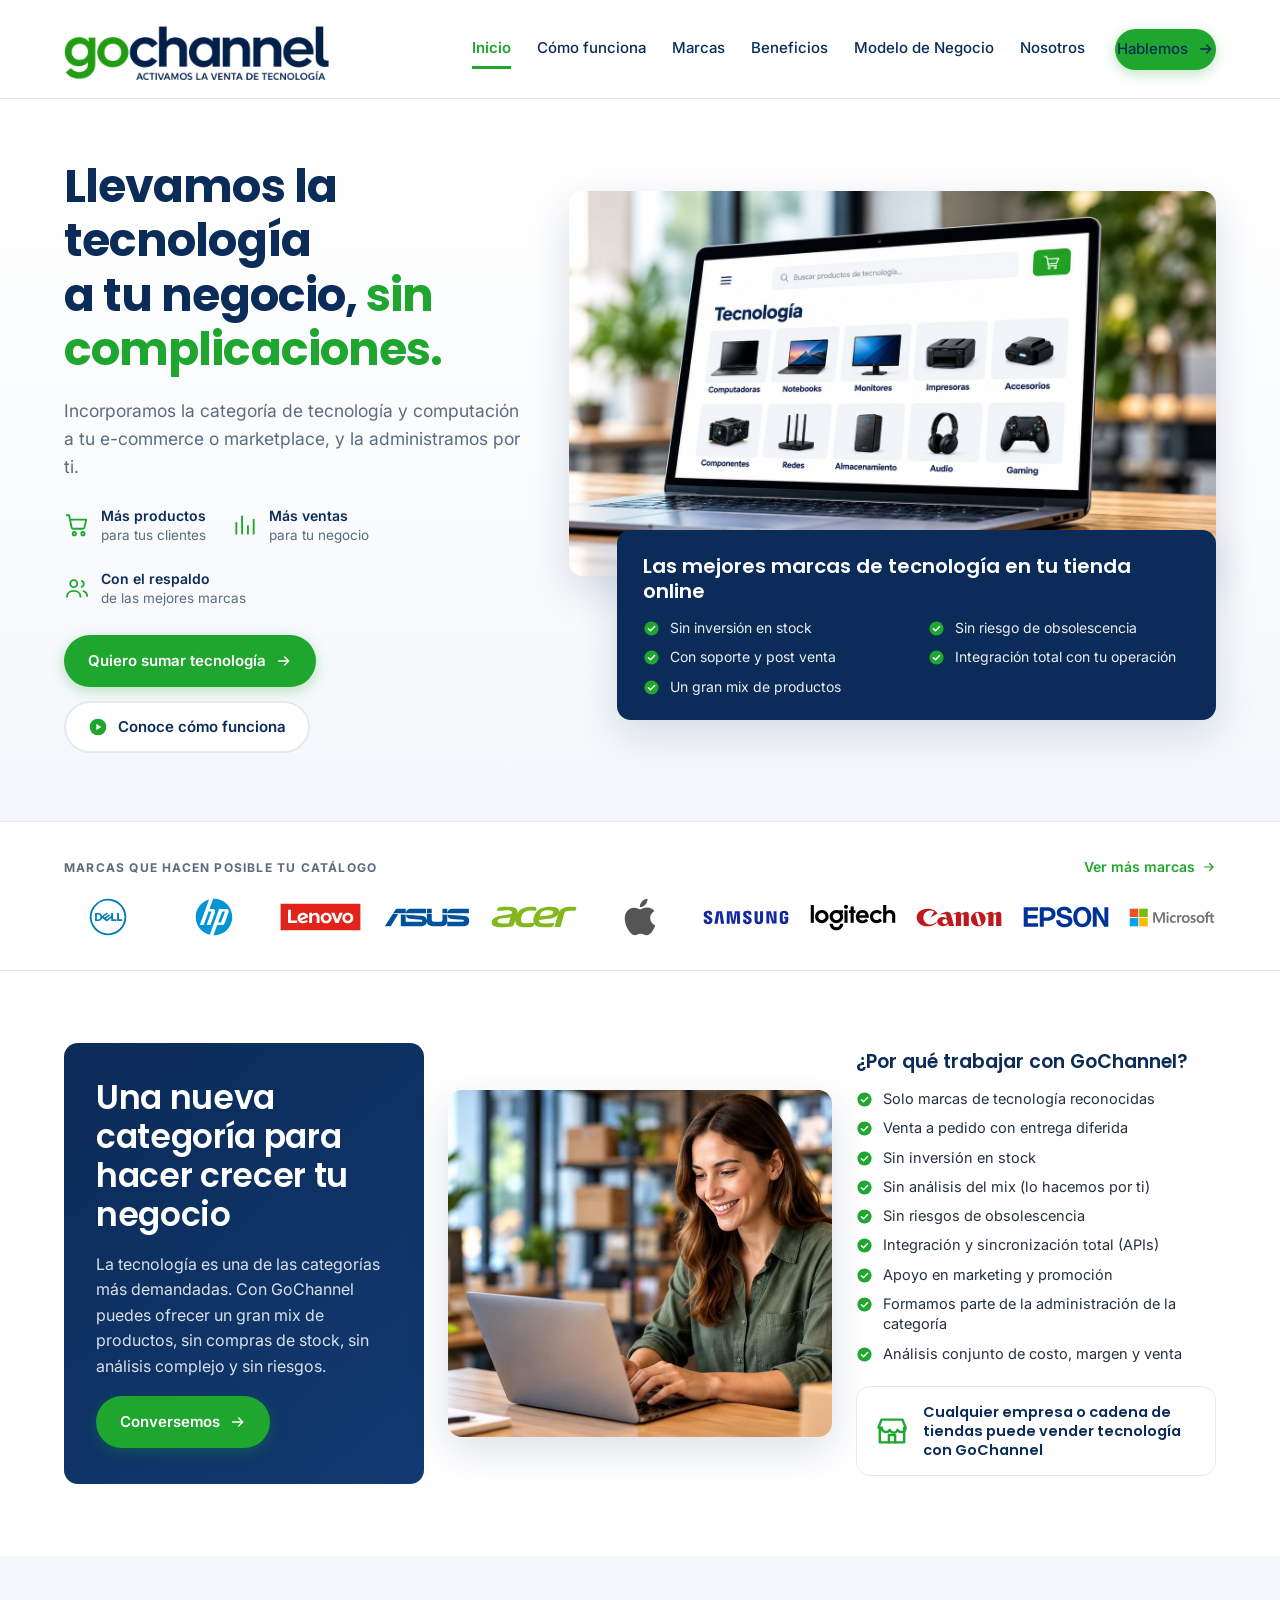
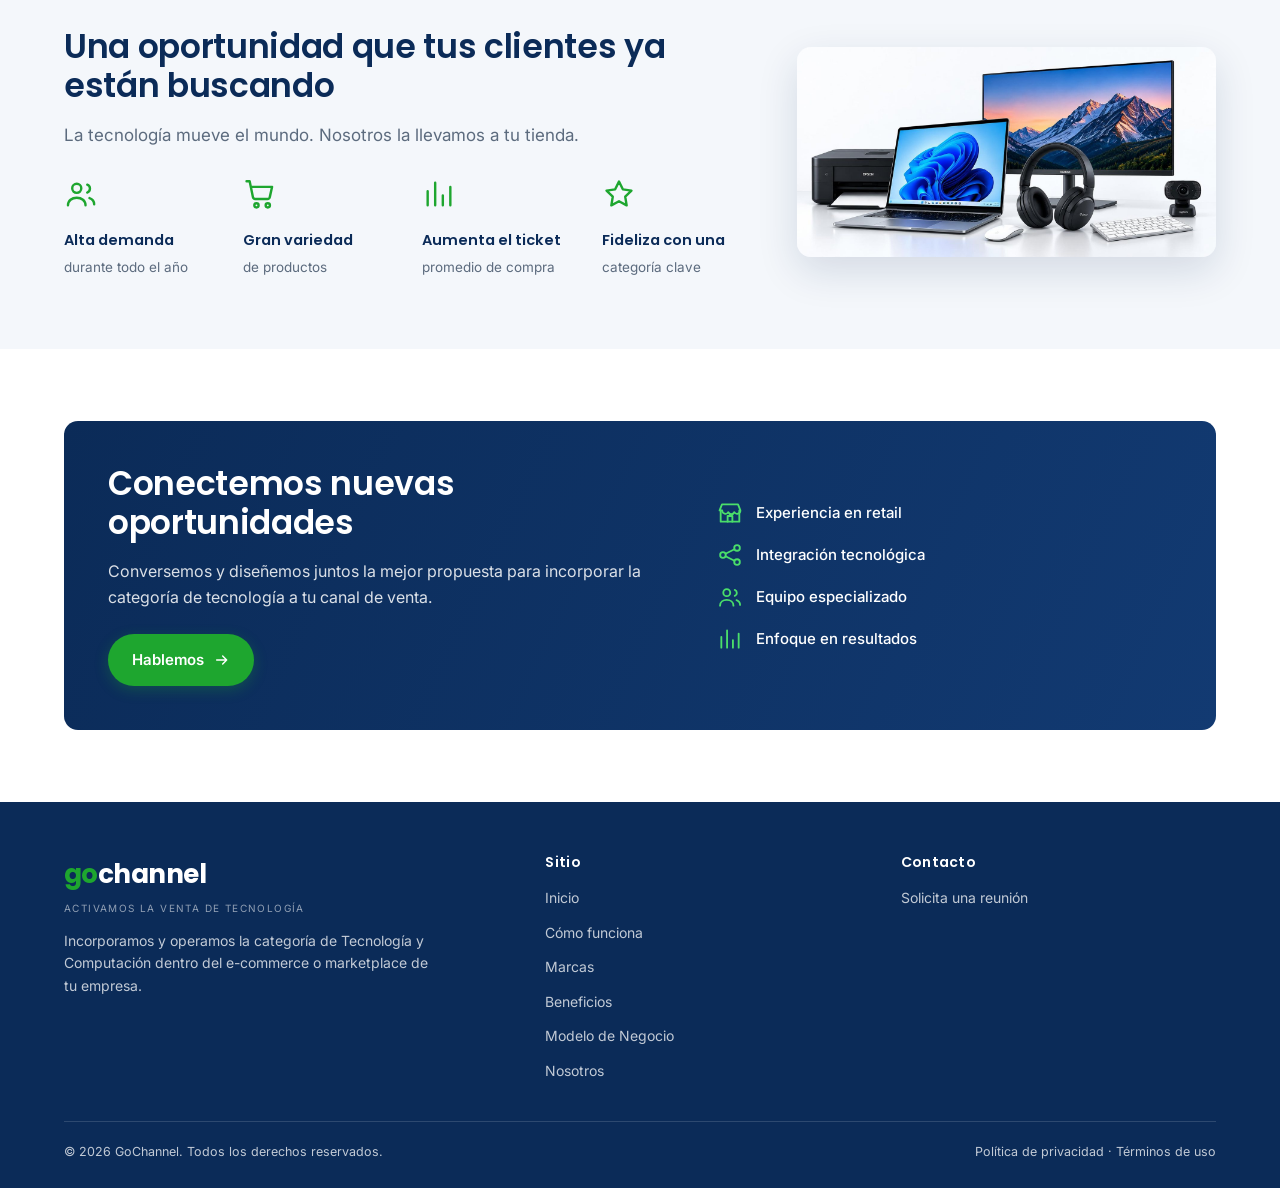
==== index.html @ f011d355 "Sitio de GoChannel listo para gochannel.cl 6 páginas estáticas, canonical y Open Graph al dominio, r" ====
<!DOCTYPE html>
<html lang="es-CL">
<head>
<meta charset="utf-8">
<meta name="viewport" content="width=device-width, initial-scale=1">
<title>GoChannel — Llevamos la tecnología a tu negocio</title>
<meta name="description" content="GoChannel incorpora y opera la categoría de Tecnología y Computación dentro de tu e-commerce o marketplace. Sin inversión en stock y sin riesgo de obsolescencia.">
<link rel="canonical" href="https://gochannel.cl/">
<meta property="og:type" content="website">
<meta property="og:site_name" content="GoChannel">
<meta property="og:locale" content="es_CL">
<meta property="og:url" content="https://gochannel.cl/">
<meta property="og:title" content="GoChannel — Llevamos la tecnología a tu negocio">
<meta property="og:description" content="GoChannel incorpora y opera la categoría de Tecnología y Computación dentro de tu e-commerce o marketplace. Sin inversión en stock y sin riesgo de obsolescencia.">
<link rel="preconnect" href="https://fonts.googleapis.com">
<link rel="preconnect" href="https://fonts.gstatic.com" crossorigin>
<link href="https://fonts.googleapis.com/css2?family=Inter:wght@400;500;600;700&family=Poppins:wght@600;700&display=swap" rel="stylesheet">
<link rel="stylesheet" href="css/estilos.css">
<link rel="icon" href="img/favicon.ico" sizes="any">
<link rel="icon" type="image/png" href="img/favicon.png">
<link rel="apple-touch-icon" href="img/apple-touch-icon.png">
</head>
<body>
<!--SPRITE-->
<svg xmlns="http://www.w3.org/2000/svg" style="display:none" aria-hidden="true" focusable="false"><defs><g id="_s" fill="none" stroke="currentColor" stroke-width="1.7" stroke-linecap="round" stroke-linejoin="round"></g></defs>
<symbol id="i-check" viewBox="0 0 24 24"><circle cx="12" cy="12" r="10" fill="currentColor"/><path d="M7.6 12.3l3 3 5.8-6" fill="none" stroke="#fff" stroke-width="2.1" stroke-linecap="round" stroke-linejoin="round"/></symbol>
<symbol id="i-flecha" viewBox="0 0 24 24" fill="none" stroke="currentColor" stroke-width="2.1" stroke-linecap="round" stroke-linejoin="round"><path d="M4 12h15M13 6l6 6-6 6"/></symbol>
<symbol id="i-play" viewBox="0 0 24 24"><circle cx="12" cy="12" r="10" fill="currentColor"/><path d="M10 8.4l6 3.6-6 3.6z" fill="#fff"/></symbol>
<symbol id="i-carro" viewBox="0 0 24 24" fill="none" stroke="currentColor" stroke-width="1.7" stroke-linecap="round" stroke-linejoin="round"><path d="M2.5 3h2.2l2.3 11.2a1.6 1.6 0 0 0 1.6 1.3h8.7a1.6 1.6 0 0 0 1.6-1.3L20.5 7H6.2"/><circle cx="9.5" cy="20" r="1.5"/><circle cx="17.5" cy="20" r="1.5"/></symbol>
<symbol id="i-grafico" viewBox="0 0 24 24" fill="none" stroke="currentColor" stroke-width="1.7" stroke-linecap="round" stroke-linejoin="round"><path d="M4 20V10M9.3 20V4M14.7 20v-7M20 20V7"/></symbol>
<symbol id="i-personas" viewBox="0 0 24 24" fill="none" stroke="currentColor" stroke-width="1.7" stroke-linecap="round" stroke-linejoin="round"><circle cx="9" cy="8" r="3.2"/><path d="M2.8 20c0-3.3 2.8-5.4 6.2-5.4s6.2 2.1 6.2 5.4"/><path d="M16.4 5.4a3 3 0 0 1 0 5.6M18 14.9c2 .7 3.3 2.3 3.3 4.4"/></symbol>
<symbol id="i-tienda" viewBox="0 0 24 24" fill="none" stroke="currentColor" stroke-width="1.7" stroke-linecap="round" stroke-linejoin="round"><path d="M3.4 9.6V20h17.2V9.6"/><path d="M2.4 9.6 4.6 4h14.8l2.2 5.6a3 3 0 0 1-5.6 1.6 3 3 0 0 1-5.6 0 3 3 0 0 1-5.6-1.6Z"/><path d="M9.8 20v-5.2h4.4V20"/></symbol>
<symbol id="i-estrella" viewBox="0 0 24 24" fill="none" stroke="currentColor" stroke-width="1.7" stroke-linecap="round" stroke-linejoin="round"><path d="m12 3.2 2.7 5.5 6.1.9-4.4 4.3 1 6.1-5.4-2.9-5.4 2.9 1-6.1L3.2 9.6l6.1-.9z"/></symbol>
<symbol id="i-caja" viewBox="0 0 24 24" fill="none" stroke="currentColor" stroke-width="1.7" stroke-linecap="round" stroke-linejoin="round"><path d="M20.5 7.8v8.4L12 21l-8.5-4.8V7.8L12 3z"/><path d="m3.7 7.6 8.3 4.7 8.3-4.7M12 21v-8.7"/></symbol>
<symbol id="i-escudo" viewBox="0 0 24 24" fill="none" stroke="currentColor" stroke-width="1.7" stroke-linecap="round" stroke-linejoin="round"><path d="M12 2.8 4.5 6v6c0 4.5 3.1 7.9 7.5 9.2 4.4-1.3 7.5-4.7 7.5-9.2V6z"/><path d="m8.9 12 2.2 2.2 4-4.3"/></symbol>
<symbol id="i-reloj" viewBox="0 0 24 24" fill="none" stroke="currentColor" stroke-width="1.7" stroke-linecap="round" stroke-linejoin="round"><circle cx="12" cy="12" r="9"/><path d="M12 6.8V12l3.4 2"/></symbol>
<symbol id="i-megafono" viewBox="0 0 24 24" fill="none" stroke="currentColor" stroke-width="1.7" stroke-linecap="round" stroke-linejoin="round"><path d="M3 10.3v3.4a1.6 1.6 0 0 0 1.6 1.6h2.2L14.4 20V4L6.8 8.7H4.6A1.6 1.6 0 0 0 3 10.3Z"/><path d="M18 9.2a4 4 0 0 1 0 5.6M6.8 15.3V20h2.6"/></symbol>
<symbol id="i-pulgar" viewBox="0 0 24 24" fill="none" stroke="currentColor" stroke-width="1.7" stroke-linecap="round" stroke-linejoin="round"><path d="M7 10.6h2.3l2.6-6a2.3 2.3 0 0 1 3 2.9L14 10.6h4.6a2 2 0 0 1 2 2.4l-1.2 5.6a2 2 0 0 1-2 1.6H7"/><rect x="3" y="10.6" width="4" height="9.6" rx="1.1"/></symbol>
<symbol id="i-engranaje" viewBox="0 0 24 24" fill="none" stroke="currentColor" stroke-width="1.7" stroke-linecap="round" stroke-linejoin="round"><circle cx="12" cy="12" r="3.1"/><path d="M19.6 14.6a1.5 1.5 0 0 0 .3 1.7l.1.1a1.9 1.9 0 1 1-2.6 2.6l-.1-.1a1.6 1.6 0 0 0-2.7 1.1v.2a1.9 1.9 0 1 1-3.7 0V20a1.6 1.6 0 0 0-2.7-1.1l-.1.1a1.9 1.9 0 1 1-2.6-2.6l.1-.1a1.6 1.6 0 0 0-1.1-2.7H4A1.9 1.9 0 1 1 4 10h.2a1.6 1.6 0 0 0 1.1-2.7l-.1-.1a1.9 1.9 0 1 1 2.6-2.6l.1.1a1.6 1.6 0 0 0 2.7-1.1V3.4a1.9 1.9 0 1 1 3.7 0v.1a1.6 1.6 0 0 0 2.7 1.1l.1-.1a1.9 1.9 0 1 1 2.6 2.6l-.1.1a1.6 1.6 0 0 0 1.1 2.7h.2a1.9 1.9 0 1 1 0 3.7H20a1.6 1.6 0 0 0-1.5 1z"/></symbol>
<symbol id="i-soporte" viewBox="0 0 24 24" fill="none" stroke="currentColor" stroke-width="1.7" stroke-linecap="round" stroke-linejoin="round"><path d="M4 16.4v-4a8 8 0 0 1 16 0v4"/><path d="M20 17.4a2.6 2.6 0 0 1-2.6 2.6h-1.6M4 13.8h1.6a1.6 1.6 0 0 1 1.6 1.6v2.4A1.6 1.6 0 0 1 5.6 19.4H4a1.6 1.6 0 0 1-1.6-1.6v-2.4A1.6 1.6 0 0 1 4 13.8Zm14.4 0H20a1.6 1.6 0 0 1 1.6 1.6v2.4a1.6 1.6 0 0 1-1.6 1.6h-1.6a1.6 1.6 0 0 1-1.6-1.6v-2.4a1.6 1.6 0 0 1 1.6-1.6Z"/></symbol>
<symbol id="i-api" viewBox="0 0 24 24" fill="none" stroke="currentColor" stroke-width="1.7" stroke-linecap="round" stroke-linejoin="round"><circle cx="18.5" cy="5.5" r="2.6"/><circle cx="5.5" cy="12" r="2.6"/><circle cx="18.5" cy="18.5" r="2.6"/><path d="m7.9 10.8 8.2-4.1m0 10.6-8.2-4.1"/></symbol>
<symbol id="i-grilla" viewBox="0 0 24 24" fill="none" stroke="currentColor" stroke-width="1.7" stroke-linecap="round" stroke-linejoin="round"><rect x="3.2" y="3.2" width="7.4" height="7.4" rx="1.4"/><rect x="13.4" y="3.2" width="7.4" height="7.4" rx="1.4"/><rect x="3.2" y="13.4" width="7.4" height="7.4" rx="1.4"/><rect x="13.4" y="13.4" width="7.4" height="7.4" rx="1.4"/></symbol>
<symbol id="i-diana" viewBox="0 0 24 24" fill="none" stroke="currentColor" stroke-width="1.7" stroke-linecap="round" stroke-linejoin="round"><circle cx="12" cy="12" r="8.8"/><circle cx="12" cy="12" r="4.8"/><circle cx="12" cy="12" r="1.3" fill="currentColor" stroke="none"/></symbol>
<symbol id="i-acuerdo" viewBox="0 0 24 24" fill="none" stroke="currentColor" stroke-width="1.7" stroke-linecap="round" stroke-linejoin="round"><path d="m11 17.6 1.6 1.6a1.6 1.6 0 0 0 2.3-2.3M14.9 16.9l1.6 1.6a1.6 1.6 0 0 0 2.3-2.3l-4.5-4.5"/><path d="M21 8.6 17.4 6h-3.9l-2.6 2.2a1.4 1.4 0 0 0 1.8 2.2l1.6-1.3"/><path d="M3 8.6 6.6 6h3.3M3 16h2.2l3.2 2.8a1.5 1.5 0 0 0 2.2-2.1L8 14.4"/></symbol>
<symbol id="i-alcancia" viewBox="0 0 24 24" fill="none" stroke="currentColor" stroke-width="1.7" stroke-linecap="round" stroke-linejoin="round"><path d="M17.6 9.4A6.9 6.9 0 0 0 12.6 7.4H9.4A6.4 6.4 0 0 0 3 13.8c0 2.1 1 3.9 2.6 5.1V21h3v-1.4h4.8V21h3v-2.1a6.6 6.6 0 0 0 2.2-2.9H21v-4h-1.4a6.6 6.6 0 0 0-2-2.6Z"/><path d="M9.4 7.4A3.2 3.2 0 0 1 14 4.6M15.4 12.4h.01"/></symbol>
<symbol id="i-diamante" viewBox="0 0 24 24" fill="none" stroke="currentColor" stroke-width="1.7" stroke-linecap="round" stroke-linejoin="round"><path d="M6.4 3.6h11.2L21.4 9 12 20.6 2.6 9z"/><path d="M2.6 9h18.8M9 3.6 7.2 9l4.8 11.6M15 3.6 16.8 9 12 20.6"/></symbol>
<symbol id="i-globo" viewBox="0 0 24 24" fill="none" stroke="currentColor" stroke-width="1.7" stroke-linecap="round" stroke-linejoin="round"><circle cx="12" cy="12" r="9"/><path d="M3.2 12h17.6M12 3a14 14 0 0 1 0 18 14 14 0 0 1 0-18Z"/></symbol>
<symbol id="i-lupa" viewBox="0 0 24 24" fill="none" stroke="currentColor" stroke-width="1.9" stroke-linecap="round" stroke-linejoin="round"><circle cx="10.8" cy="10.8" r="6.8"/><path d="m20 20-4.4-4.4"/></symbol>
<symbol id="i-menu" viewBox="0 0 24 24" fill="none" stroke="currentColor" stroke-width="2" stroke-linecap="round"><path d="M4 7h16M4 12h16M4 17h16"/></symbol>
<symbol id="i-camion" viewBox="0 0 24 24" fill="none" stroke="currentColor" stroke-width="1.7" stroke-linecap="round" stroke-linejoin="round"><path d="M2.6 6.6h10.2v10H2.6zM12.8 10.2h3.6l3 3v3.4h-6.6z"/><circle cx="6.6" cy="18.4" r="1.7"/><circle cx="16.8" cy="18.4" r="1.7"/></symbol>
<symbol id="i-nube" viewBox="0 0 24 24" fill="none" stroke="currentColor" stroke-width="1.7" stroke-linecap="round" stroke-linejoin="round"><path d="M17.4 18.4H7a4.6 4.6 0 0 1-.5-9.2 6 6 0 0 1 11.5 1.5 4 4 0 0 1-.6 7.7Z"/></symbol>
<symbol id="i-datos" viewBox="0 0 24 24" fill="none" stroke="currentColor" stroke-width="1.7" stroke-linecap="round" stroke-linejoin="round"><ellipse cx="12" cy="5.8" rx="7.6" ry="3"/><path d="M4.4 5.8v12.4c0 1.7 3.4 3 7.6 3s7.6-1.3 7.6-3V5.8"/><path d="M4.4 12c0 1.7 3.4 3 7.6 3s7.6-1.3 7.6-3"/></symbol>
<symbol id="i-etiqueta" viewBox="0 0 24 24" fill="none" stroke="currentColor" stroke-width="1.7" stroke-linecap="round" stroke-linejoin="round"><path d="M20.4 12.4 12.6 20.2a1.8 1.8 0 0 1-2.6 0l-6.4-6.4a1.8 1.8 0 0 1-.5-1.3V4.6a1.6 1.6 0 0 1 1.6-1.6h7.6c.5 0 1 .2 1.3.5l6.8 6.8a1.8 1.8 0 0 1 0 2.1Z"/><circle cx="7.8" cy="7.8" r="1.2" fill="currentColor" stroke="none"/></symbol>
<symbol id="i-red" viewBox="0 0 24 24" fill="none" stroke="currentColor" stroke-width="1.7" stroke-linecap="round" stroke-linejoin="round"><rect x="9" y="2.8" width="6" height="5" rx="1.2"/><rect x="2.6" y="16.2" width="6" height="5" rx="1.2"/><rect x="15.4" y="16.2" width="6" height="5" rx="1.2"/><path d="M12 7.8v4.4M5.6 16.2v-2.2h12.8v2.2M12 12.2v1.8"/></symbol>
<symbol id="i-binoculares" viewBox="0 0 24 24" fill="none" stroke="currentColor" stroke-width="1.7" stroke-linecap="round" stroke-linejoin="round"><path d="M8.4 4h2.2v11H4.8l1.6-9.6A1.6 1.6 0 0 1 8.4 4ZM15.6 4h-2.2v11h5.8l-1.6-9.6A1.6 1.6 0 0 0 15.6 4Z"/><circle cx="7.7" cy="16.8" r="3.4"/><circle cx="16.3" cy="16.8" r="3.4"/><path d="M10.6 8.6h2.8"/></symbol>
<symbol id="i-notebook" viewBox="0 0 24 24" fill="none" stroke="currentColor" stroke-width="1.7" stroke-linecap="round" stroke-linejoin="round"><rect x="4.2" y="4.6" width="15.6" height="10.2" rx="1.4"/><path d="M2.4 17.8h19.2"/></symbol>
<symbol id="i-monitor" viewBox="0 0 24 24" fill="none" stroke="currentColor" stroke-width="1.7" stroke-linecap="round" stroke-linejoin="round"><rect x="2.8" y="3.8" width="18.4" height="12" rx="1.6"/><path d="M8.4 20.2h7.2M12 15.8v4.4"/></symbol>
<symbol id="i-torre" viewBox="0 0 24 24" fill="none" stroke="currentColor" stroke-width="1.7" stroke-linecap="round" stroke-linejoin="round"><rect x="6" y="2.8" width="12" height="18.4" rx="1.6"/><path d="M9 7h6M9 10.4h6M9 14h2.4"/></symbol>
<symbol id="i-impresora" viewBox="0 0 24 24" fill="none" stroke="currentColor" stroke-width="1.7" stroke-linecap="round" stroke-linejoin="round"><path d="M6.6 9V3.4h10.8V9"/><rect x="3" y="9" width="18" height="7" rx="1.6"/><path d="M6.6 13.4h10.8v7.2H6.6z"/></symbol>
<symbol id="i-audio" viewBox="0 0 24 24" fill="none" stroke="currentColor" stroke-width="1.7" stroke-linecap="round" stroke-linejoin="round"><path d="M4 15.6v-3.4a8 8 0 0 1 16 0v3.4"/><rect x="2.4" y="13.6" width="4.4" height="7" rx="1.6"/><rect x="17.2" y="13.6" width="4.4" height="7" rx="1.6"/></symbol>
<symbol id="i-router" viewBox="0 0 24 24" fill="none" stroke="currentColor" stroke-width="1.7" stroke-linecap="round" stroke-linejoin="round"><rect x="2.6" y="13.6" width="18.8" height="7" rx="1.6"/><path d="M6.4 17.2h.01M10 17.2h.01M8.4 10.4a5 5 0 0 1 7.2 0M5.6 7.2a9 9 0 0 1 12.8 0"/></symbol>
<symbol id="i-almacenamiento" viewBox="0 0 24 24" fill="none" stroke="currentColor" stroke-width="1.7" stroke-linecap="round" stroke-linejoin="round"><rect x="2.6" y="4.4" width="18.8" height="6.2" rx="1.6"/><rect x="2.6" y="13.4" width="18.8" height="6.2" rx="1.6"/><path d="M6.2 7.5h.01M6.2 16.5h.01"/></symbol>
<symbol id="i-gaming" viewBox="0 0 24 24" fill="none" stroke="currentColor" stroke-width="1.7" stroke-linecap="round" stroke-linejoin="round"><path d="M7 7.4h10a5 5 0 0 1 4.9 4l.7 4.2a2.6 2.6 0 0 1-4.7 1.9l-1.3-2H7.4l-1.3 2a2.6 2.6 0 0 1-4.7-1.9l.7-4.2a5 5 0 0 1 4.9-4Z"/><path d="M6.4 11.2v2.4M5.2 12.4h2.4M15.8 11.6h.01M18 13.4h.01"/></symbol>
<symbol id="i-accesorios" viewBox="0 0 24 24" fill="none" stroke="currentColor" stroke-width="1.7" stroke-linecap="round" stroke-linejoin="round"><rect x="6.6" y="2.8" width="10.8" height="18.4" rx="5.4"/><path d="M12 6.6v3.6"/></symbol>
<symbol id="i-camara" viewBox="0 0 24 24" fill="none" stroke="currentColor" stroke-width="1.7" stroke-linecap="round" stroke-linejoin="round"><circle cx="12" cy="10.6" r="6.6"/><circle cx="12" cy="10.6" r="2.6"/><path d="M8.8 17.8 8 21.2h8l-.8-3.4"/></symbol>
<symbol id="i-componentes" viewBox="0 0 24 24" fill="none" stroke="currentColor" stroke-width="1.7" stroke-linecap="round" stroke-linejoin="round"><rect x="7.4" y="7.4" width="9.2" height="9.2" rx="1.4"/><path d="M10 4v3.4M14 4v3.4M10 16.6V20M14 16.6V20M4 10h3.4M4 14h3.4M16.6 10H20M16.6 14H20"/></symbol>
<symbol id="i-teclado" viewBox="0 0 24 24" fill="none" stroke="currentColor" stroke-width="1.7" stroke-linecap="round" stroke-linejoin="round"><rect x="2.4" y="6.4" width="19.2" height="11.2" rx="1.8"/><path d="M6 10h.01M9.4 10h.01M12.8 10h.01M16.2 10h.01M18.4 10h.01M6 13.4h.01M8.4 13.4h.01M8.2 16h7.6"/></symbol>
<symbol id="i-codigo" viewBox="0 0 24 24" fill="none" stroke="currentColor" stroke-width="1.9" stroke-linecap="round" stroke-linejoin="round"><path d="m8 7-5 5 5 5M16 7l5 5-5 5M13.6 4.6l-3.2 14.8"/></symbol>
<symbol id="i-visto" viewBox="0 0 24 24" fill="none" stroke="currentColor" stroke-width="2.2" stroke-linecap="round" stroke-linejoin="round"><path d="m4.6 12.6 4.6 4.6L19.4 7"/></symbol>
</svg>
<!--/SPRITE-->

<header class="header">
  <div class="header-in">
    <a class="logo" href="index.html"><img src="img/logo.png" alt="GoChannel — activamos la venta de tecnología" width="265" height="72"></a>
    <button class="hamburguesa" aria-label="Abrir menú" aria-expanded="false"><svg><use href="#i-menu"></use></svg></button>
    <nav class="nav">
      <a href="index.html" class="activo">Inicio</a>
      <a href="como-funciona.html">Cómo funciona</a>
      <a href="marcas.html">Marcas</a>
      <a href="beneficios.html">Beneficios</a>
      <a href="modelo-de-negocio.html">Modelo de Negocio</a>
      <a href="nosotros.html">Nosotros</a>
      <a class="btn btn-verde" href="#contacto">Hablemos <svg><use href="#i-flecha"></use></svg></a>
    </nav>
  </div>
</header>

<main>

  <!-- Hero -->
  <section class="hero">
    <div class="contenedor hero-grid hero-grid-foto">
      <div>
        <h1>Llevamos la tecnología<br>a tu negocio, <span class="ac">sin complicaciones.</span></h1>
        <p class="sub">Incorporamos la categoría de tecnología y computación a tu e-commerce o marketplace, y la administramos por ti.</p>
        <div class="minis">
          <div class="mini"><svg class="ico"><use href="#i-carro"></use></svg><span><strong>Más productos</strong>para tus clientes</span></div>
          <div class="mini"><svg class="ico"><use href="#i-grafico"></use></svg><span><strong>Más ventas</strong>para tu negocio</span></div>
          <div class="mini"><svg class="ico"><use href="#i-personas"></use></svg><span><strong>Con el respaldo</strong>de las mejores marcas</span></div>
        </div>
        <div class="hero-botones">
          <a class="btn btn-verde" href="#contacto">Quiero sumar tecnología <svg><use href="#i-flecha"></use></svg></a>
          <a class="btn btn-linea" href="como-funciona.html"><svg style="width:20px;height:20px;color:var(--verde)"><use href="#i-play"></use></svg> Conoce cómo funciona</a>
        </div>
      </div>

      <div class="hero-visual hero-visual-apilado">
        <img class="foto" src="img/notebook-tecnologia.jpg" alt="Notebook mostrando la categoría Tecnología en una tienda online" width="1400" height="832">
        <aside class="panel-navy">
          <h3>Las mejores marcas de tecnología en tu tienda online</h3>
          <ul class="checks">
            <li><svg><use href="#i-check"></use></svg> Sin inversión en stock</li>
            <li><svg><use href="#i-check"></use></svg> Sin riesgo de obsolescencia</li>
            <li><svg><use href="#i-check"></use></svg> Con soporte y post venta</li>
            <li><svg><use href="#i-check"></use></svg> Integración total con tu operación</li>
            <li><svg><use href="#i-check"></use></svg> Un gran mix de productos</li>
          </ul>
        </aside>
      </div>
    </div>
  </section>

  <!-- Franja de marcas -->
  <!-- Logos: Simple Icons (CC0) y Wikimedia Commons. PENDIENTE: autorización de uso de cada marca por parte de GoChannel. -->
  <section class="franja-marcas">
    <div class="contenedor">
      <div class="franja-cab">
        <p>Marcas que hacen posible tu catálogo</p>
        <a class="enlace-mas" href="marcas.html">Ver más marcas <svg><use href="#i-flecha"></use></svg></a>
      </div>
      <div class="marcas-fila">
        <span class="marca marca-ico"><img src="img/marcas/dell.svg" alt="Dell"></span>
        <span class="marca marca-ico"><img src="img/marcas/hp.svg" alt="HP"></span>
        <span class="marca"><img src="img/marcas/lenovo.svg" alt="Lenovo"></span>
        <span class="marca"><img src="img/marcas/asus.svg" alt="ASUS"></span>
        <span class="marca"><img src="img/marcas/acer.svg" alt="Acer"></span>
        <span class="marca marca-ico"><img src="img/marcas/apple.svg" alt="Apple"></span>
        <span class="marca"><img src="img/marcas/samsung.svg" alt="Samsung"></span>
        <span class="marca"><img src="img/marcas/logitech.svg" alt="Logitech"></span>
        <span class="marca"><img src="img/marcas/canon.svg" alt="Canon"></span>
        <span class="marca"><img src="img/marcas/epson.svg" alt="Epson"></span>
        <span class="marca"><img src="img/marcas/microsoft.svg" alt="Microsoft"></span>
      </div>
    </div>
  </section>

  <!-- Una nueva categoría -->
  <section class="seccion">
    <div class="contenedor foto-medio foto-medio-grande">
      <div class="caja-navy">
        <h2>Una nueva categoría para hacer crecer tu negocio</h2>
        <p>La tecnología es una de las categorías más demandadas. Con GoChannel puedes ofrecer un gran mix de productos, sin compras de stock, sin análisis complejo y sin riesgos.</p>
        <a class="btn btn-verde" href="#contacto">Conversemos <svg><use href="#i-flecha"></use></svg></a>
      </div>

      <img class="foto" src="img/mujer-notebook.jpg" alt="Emprendedora revisando su tienda online en un notebook" width="893" height="687" loading="lazy">

      <div>
        <h3 style="margin-bottom:16px">¿Por qué trabajar con GoChannel?</h3>
        <ul class="checks">
          <li><svg><use href="#i-check"></use></svg> Solo marcas de tecnología reconocidas</li>
          <li><svg><use href="#i-check"></use></svg> Venta a pedido con entrega diferida</li>
          <li><svg><use href="#i-check"></use></svg> Sin inversión en stock</li>
          <li><svg><use href="#i-check"></use></svg> Sin análisis del mix (lo hacemos por ti)</li>
          <li><svg><use href="#i-check"></use></svg> Sin riesgos de obsolescencia</li>
          <li><svg><use href="#i-check"></use></svg> Integración y sincronización total (APIs)</li>
          <li><svg><use href="#i-check"></use></svg> Apoyo en marketing y promoción</li>
          <li><svg><use href="#i-check"></use></svg> Formamos parte de la administración de la categoría</li>
          <li><svg><use href="#i-check"></use></svg> Análisis conjunto de costo, margen y venta</li>
        </ul>
        <div class="tarjeta tarjeta-fila">
          <svg class="ico ico-g"><use href="#i-tienda"></use></svg>
          <h3>Cualquier empresa o cadena de tiendas puede vender tecnología con GoChannel</h3>
        </div>
      </div>
    </div>
  </section>

  <!-- Oportunidad -->
  <section class="seccion seccion-sup">
    <div class="contenedor oportunidad">
      <div>
        <h2>Una oportunidad que tus clientes ya están buscando</h2>
        <p class="sub">La tecnología mueve el mundo. Nosotros la llevamos a tu tienda.</p>
        <div class="rejilla col-4" style="margin-top:28px">
          <div class="tarjeta tarjeta-izq" style="background:transparent;border:0;padding:0">
            <svg class="ico ico-g"><use href="#i-personas"></use></svg>
            <h3 style="font-size:14.5px">Alta demanda</h3>
            <p>durante todo el año</p>
          </div>
          <div class="tarjeta tarjeta-izq" style="background:transparent;border:0;padding:0">
            <svg class="ico ico-g"><use href="#i-carro"></use></svg>
            <h3 style="font-size:14.5px">Gran variedad</h3>
            <p>de productos</p>
          </div>
          <div class="tarjeta tarjeta-izq" style="background:transparent;border:0;padding:0">
            <svg class="ico ico-g"><use href="#i-grafico"></use></svg>
            <h3 style="font-size:14.5px">Aumenta el ticket</h3>
            <p>promedio de compra</p>
          </div>
          <div class="tarjeta tarjeta-izq" style="background:transparent;border:0;padding:0">
            <svg class="ico ico-g"><use href="#i-estrella"></use></svg>
            <h3 style="font-size:14.5px">Fideliza con una</h3>
            <p>categoría clave</p>
          </div>
        </div>
      </div>
      <img class="foto" src="img/productos-foto.jpg" alt="Notebook, monitor, impresora, audífonos y accesorios de tecnología" width="1400" height="700" loading="lazy" style="max-width:460px;margin-left:auto">
    </div>
  </section>

  <!-- Cierre -->
  <section class="seccion">
    <div class="contenedor">
      <div class="banner">
        <div>
          <h2>Conectemos nuevas oportunidades</h2>
          <p>Conversemos y diseñemos juntos la mejor propuesta para incorporar la categoría de tecnología a tu canal de venta.</p>
          <a class="btn btn-verde" href="#contacto">Hablemos <svg><use href="#i-flecha"></use></svg></a>
        </div>
        <ul class="banner-lista">
          <li><svg><use href="#i-tienda"></use></svg> Experiencia en retail</li>
          <li><svg><use href="#i-api"></use></svg> Integración tecnológica</li>
          <li><svg><use href="#i-personas"></use></svg> Equipo especializado</li>
          <li><svg><use href="#i-grafico"></use></svg> Enfoque en resultados</li>
        </ul>
      </div>
    </div>
  </section>

</main>

<footer class="footer">
  <div class="contenedor">
    <div class="footer-grid">
      <div>
        <div class="footer-logo">go<span>channel</span></div>
        <div class="footer-tag">Activamos la venta de tecnología</div>
        <p style="margin-top:14px">Incorporamos y operamos la categoría de Tecnología y Computación dentro del e-commerce o marketplace de tu empresa.</p>
      </div>
      <div>
        <h4>Sitio</h4>
        <ul>
          <li><a href="index.html">Inicio</a></li>
          <li><a href="como-funciona.html">Cómo funciona</a></li>
          <li><a href="marcas.html">Marcas</a></li>
          <li><a href="beneficios.html">Beneficios</a></li>
          <li><a href="modelo-de-negocio.html">Modelo de Negocio</a></li>
          <li><a href="nosotros.html">Nosotros</a></li>
        </ul>
      </div>
      <div>
        <h4>Contacto</h4>
        <ul>
          <li><a href="#contacto">Solicita una reunión</a></li>
          <!-- PENDIENTE: correo, teléfono y dirección definitivos de GoChannel. -->
        </ul>
      </div>
    </div>
    <div class="footer-bajo">
      <span>© 2026 GoChannel. Todos los derechos reservados.</span>
      <!-- PENDIENTE: textos de política de privacidad y términos de uso. -->
      <span>Política de privacidad · Términos de uso</span>
    </div>
  </div>
</footer>

<!-- Modal de contacto -->
<div class="modal" id="modal-contacto" role="dialog" aria-modal="true" aria-labelledby="modal-titulo">
  <div class="modal-caja">
    <button class="modal-cerrar" data-cerrar aria-label="Cerrar">&times;</button>
    <h2 id="modal-titulo">Hablemos</h2>
    <p class="sub" style="font-size:15px">Cuéntanos de tu negocio y te contactamos para revisar cómo incorporar la categoría de tecnología.</p>
    <form>
      <div class="campo"><label for="c-nombre">Nombre</label><input id="c-nombre" name="nombre" required></div>
      <div class="campo"><label for="c-empresa">Empresa</label><input id="c-empresa" name="empresa" required></div>
      <div class="campo"><label for="c-correo">Correo</label><input id="c-correo" name="correo" type="email" required></div>
      <div class="campo"><label for="c-fono">Teléfono (opcional)</label><input id="c-fono" name="telefono" type="tel"></div>
      <div class="campo">
        <label for="c-canal">Canal de venta</label>
        <select id="c-canal" name="canal">
          <option>E-commerce propio</option>
          <option>Marketplace</option>
          <option>Tienda física</option>
          <option>Aún por definir</option>
        </select>
      </div>
      <div class="campo"><label for="c-mensaje">Mensaje</label><textarea id="c-mensaje" name="mensaje"></textarea></div>
      <button class="btn btn-verde" type="submit">Enviar solicitud <svg><use href="#i-flecha"></use></svg></button>
    </form>
    <div class="modal-ok">Gracias. Recibimos tu solicitud y te contactaremos a la brevedad.</div>
  </div>
</div>

<script src="js/sitio.js"></script>
</body>
</html>
---- css/estilos.css ----
/* GoChannel — hoja de estilos única
   Paleta y tokens según la especificación (§4.2). */

:root{
  --navy:#0B2B58;
  --navy-2:#123a72;
  --verde:#1EA62F;
  --verde-osc:#17871f;
  --verde-pal:#EAF7EC;
  --sup:#F4F7FB;
  --borde:#E3EAF2;
  --txt:#26313F;
  --txt-2:#5C6B7E;
  --r:14px;
  --r-s:10px;
  --sombra:0 6px 24px rgba(11,43,88,.08);
  --sombra-f:0 14px 40px rgba(11,43,88,.14);
  --max:1200px;
}

*,*::before,*::after{box-sizing:border-box}
html{scroll-behavior:smooth}
body{
  margin:0;
  font-family:'Inter',-apple-system,'Segoe UI',Roboto,sans-serif;
  font-size:16px;
  line-height:1.6;
  color:var(--txt);
  background:#fff;
  -webkit-font-smoothing:antialiased;
}
img{max-width:100%;display:block}
a{color:inherit}

h1,h2,h3,h4{
  font-family:'Poppins',-apple-system,'Segoe UI',Roboto,sans-serif;
  color:var(--navy);
  line-height:1.18;
  margin:0 0 .5em;
  font-weight:600;
}
h1{font-size:clamp(30px,4.2vw,46px);font-weight:700;letter-spacing:-.02em}
h2{font-size:clamp(24px,2.8vw,33px);letter-spacing:-.01em}
h3{font-size:19px}
p{margin:0 0 1em}
.ac{color:var(--verde)}
.sub{color:var(--txt-2);font-size:17px;max-width:62ch}
.eyebrow{
  font-size:12px;font-weight:700;letter-spacing:.12em;text-transform:uppercase;
  color:var(--verde);margin:0 0 .4em;font-family:'Inter',sans-serif;
}

.contenedor{max-width:var(--max);margin:0 auto;padding:0 24px}
.seccion{padding:72px 0}
.seccion-sup{background:var(--sup)}
.centro{text-align:center}
.centro .sub{margin-left:auto;margin-right:auto}

/* ---------- Header ---------- */
.header{
  position:sticky;top:0;z-index:60;background:rgba(255,255,255,.96);
  backdrop-filter:blur(8px);border-bottom:1px solid var(--borde);
}
.header-in{
  max-width:var(--max);margin:0 auto;padding:0 24px;height:98px;
  display:flex;align-items:center;gap:28px;
}
.logo img{width:265px;height:auto}
.nav{display:flex;align-items:center;gap:26px;margin-left:auto}
.nav a{
  text-decoration:none;font-size:15px;font-weight:500;color:var(--navy);
  padding:6px 0;border-bottom:3px solid transparent;white-space:nowrap;
}
.nav a:hover{color:var(--verde)}
.nav a.activo{color:var(--verde);font-weight:600;border-bottom-color:var(--verde)}
.header .btn{margin-left:4px}
.hamburguesa{
  display:none;margin-left:auto;background:none;border:0;cursor:pointer;
  padding:8px;color:var(--navy);
}
.hamburguesa svg{width:26px;height:26px}

/* ---------- Botones ---------- */
.btn{
  display:inline-flex;align-items:center;gap:10px;
  padding:12px 22px;border-radius:999px;border:2px solid transparent;
  font-family:'Inter',sans-serif;font-size:15px;font-weight:600;
  text-decoration:none;cursor:pointer;transition:.18s;white-space:nowrap;
}
.btn svg{width:16px;height:16px;flex:none}
.btn-verde{background:var(--verde);color:#fff;box-shadow:0 4px 14px rgba(30,166,47,.28)}
.btn-verde:hover{background:var(--verde-osc);transform:translateY(-1px)}
.btn-linea{background:#fff;color:var(--navy);border-color:var(--borde)}
.btn-linea:hover{border-color:var(--verde);color:var(--verde)}
.btn-linea-b{background:transparent;color:#fff;border-color:rgba(255,255,255,.45)}
.btn-linea-b:hover{border-color:#fff;background:rgba(255,255,255,.1)}
.btn:focus-visible{outline:3px solid #8fd79a;outline-offset:2px}
.enlace-mas{
  color:var(--verde);font-weight:600;font-size:14px;text-decoration:none;
  display:inline-flex;align-items:center;gap:7px;
}
.enlace-mas:hover{text-decoration:underline}
.enlace-mas svg{width:14px;height:14px}

/* ---------- Iconos ---------- */
.ico{width:26px;height:26px;color:var(--verde);flex:none}
.ico-g{width:34px;height:34px}
.ico-xs{width:17px;height:17px}

/* ---------- Hero ---------- */
.hero{
  background:linear-gradient(180deg,#fff 0%,var(--sup) 100%);
  border-bottom:1px solid var(--borde);
  padding:60px 0 68px;
}
.hero-grid{display:grid;grid-template-columns:1fr 1.05fr;gap:48px;align-items:center}
.hero h1{margin-bottom:.45em}
.hero .sub{font-size:17.5px;margin-bottom:26px}
.hero-botones{display:flex;flex-wrap:wrap;gap:14px;margin-top:28px}

.minis{display:flex;flex-wrap:wrap;gap:26px;margin:24px 0 0}
.mini{display:flex;align-items:center;gap:11px;font-size:13.5px;line-height:1.35}
.mini strong{display:block;font-weight:600;color:var(--navy);font-size:14px}
.mini span{color:var(--txt-2)}

.hero-visual{display:flex;align-items:stretch;gap:0}
.hero-visual .mock{flex:1;min-width:0}

/* ---------- Maqueta de catálogo ---------- */
.mock{
  background:#fff;border:1px solid var(--borde);border-radius:var(--r);
  box-shadow:var(--sombra-f);padding:14px;
}
.mock-top{display:flex;align-items:center;gap:10px;margin-bottom:14px}
.mock-lineas{display:flex;flex-direction:column;gap:3px;flex:none}
.mock-lineas i{display:block;width:15px;height:2px;background:#9aa8ba;border-radius:2px}
.mock-buscar{
  flex:1;height:26px;border:1px solid var(--borde);border-radius:999px;
  display:flex;align-items:center;padding:0 12px;font-size:10.5px;color:#93a1b3;
  background:#fbfcfe;min-width:0;overflow:hidden;white-space:nowrap;
}
.mock-cart{
  width:26px;height:26px;border-radius:7px;background:var(--verde);color:#fff;
  display:flex;align-items:center;justify-content:center;flex:none;
}
.mock-cart svg{width:14px;height:14px}
.mock h3{font-size:16px;margin:0 0 12px}
.mock-banner{
  border-radius:var(--r-s);padding:16px 18px;margin-bottom:14px;color:#fff;
  background:linear-gradient(120deg,#0e2f5e,#1d5aa8);
}
.mock-banner b{display:block;font-family:'Poppins',sans-serif;font-size:17px;line-height:1.2}
.mock-banner span{font-size:10.5px;opacity:.82;display:block;margin-top:4px}
.mock-banner i{
  display:inline-block;margin-top:9px;background:var(--verde);color:#fff;
  font-size:9.5px;font-style:normal;padding:4px 10px;border-radius:999px;font-weight:600;
}
.mock-grid{display:grid;grid-template-columns:repeat(5,1fr);gap:8px}
.mock-item{
  background:var(--sup);border:1px solid var(--borde);border-radius:9px;
  padding:10px 4px 7px;text-align:center;
}
.mock-item svg{width:24px;height:24px;color:var(--navy);margin:0 auto 5px;display:block}
.mock-item span{font-size:8.5px;color:var(--txt-2);display:block;line-height:1.2}
.mock-base{
  height:9px;margin:0 auto;width:86%;border-radius:0 0 9px 9px;
  background:linear-gradient(180deg,#dde5ef,#c6d2e0);
}

/* ---------- Panel oscuro lateral ---------- */
.panel-navy{
  background:var(--navy);color:#fff;border-radius:var(--r);padding:22px 20px;
  box-shadow:var(--sombra-f);align-self:center;flex:none;width:238px;
  margin-left:-26px;position:relative;z-index:2;
}
.panel-navy h3{color:#fff;font-size:17px;line-height:1.25;margin-bottom:14px}
.panel-navy p{font-size:14px;color:rgba(255,255,255,.85);margin:0}

/* ---------- Listas con check ---------- */
.checks{list-style:none;margin:0;padding:0;display:grid;gap:9px}
.checks li{display:flex;align-items:flex-start;gap:10px;font-size:14.5px;line-height:1.4}
.checks svg{width:17px;height:17px;color:var(--verde);flex:none;margin-top:2px}
.panel-navy .checks li{font-size:13px;color:rgba(255,255,255,.92)}
.checks-2{grid-template-columns:1fr 1fr;gap:9px 26px}

/* ---------- Franja de marcas ---------- */
.franja-marcas{padding:34px 0;border-bottom:1px solid var(--borde)}
.franja-cab{display:flex;align-items:baseline;justify-content:space-between;gap:16px;margin-bottom:20px}
.franja-cab p{
  margin:0;font-size:12px;font-weight:700;letter-spacing:.1em;
  text-transform:uppercase;color:var(--txt-2);
}
.marcas-fila{
  display:flex;flex-wrap:wrap;align-items:center;justify-content:space-between;gap:18px 26px;
}
.marca{
  font-family:'Poppins',sans-serif;font-weight:600;font-size:19px;color:var(--navy);
  letter-spacing:-.01em;opacity:.78;transition:.2s;
}
.marca:hover{opacity:1}
.marcas-fila .marca{opacity:1}
.marcas-fila{gap:18px}
.marcas-fila .marca img{width:88px;height:30px;object-fit:contain}
.marcas-fila .marca-ico img{height:38px}
@media (max-width:1024px){
  .marcas-fila{display:grid;grid-template-columns:repeat(6,1fr);justify-items:center;gap:22px 12px}
}
@media (max-width:760px){
  .marcas-fila{grid-template-columns:repeat(3,1fr)}
}
.marcas-grid{display:grid;grid-template-columns:repeat(7,1fr);gap:14px}
.marcas-grid .marca{
  background:#fff;border:1px solid var(--borde);border-radius:var(--r-s);
  height:84px;display:flex;align-items:center;justify-content:center;
  font-size:17px;text-align:center;padding:8px;opacity:1;
}
.marcas-grid .marca:hover{border-color:var(--verde);box-shadow:var(--sombra)}
.marcas-grid .marca img{width:76%;height:40px;object-fit:contain}
.marcas-grid .marca-ico img{height:52px}
.marcas-grid .marca-ancha img{width:90%;height:44px}
.buscador{
  display:flex;align-items:center;gap:9px;border:1px solid var(--borde);
  background:#fff;border-radius:var(--r-s);padding:9px 14px;width:230px;
}
.buscador input{border:0;outline:0;font:inherit;font-size:14px;width:100%;color:var(--txt)}
.buscador svg{width:16px;height:16px;color:var(--txt-2);flex:none}

/* ---------- Tarjetas ---------- */
.rejilla{display:grid;gap:18px}
.col-2{grid-template-columns:repeat(2,1fr)}
.col-3{grid-template-columns:repeat(3,1fr)}
.col-4{grid-template-columns:repeat(4,1fr)}
.col-5{grid-template-columns:repeat(5,1fr)}

.tarjeta{
  background:#fff;border:1px solid var(--borde);border-radius:var(--r);
  padding:24px 20px;text-align:center;transition:.2s;
}
.tarjeta:hover{box-shadow:var(--sombra);transform:translateY(-2px)}
.tarjeta .ico-g{margin:0 auto 12px}
.tarjeta h3{font-size:15.5px;margin-bottom:7px;line-height:1.3}
.tarjeta p{font-size:13.5px;color:var(--txt-2);margin:0;line-height:1.5}
.tarjeta-pal{background:var(--verde-pal);border-color:#cfe9d4}

.tarjeta-izq{text-align:left}
.tarjeta-izq .ico-g{margin:0 0 12px}

/* ---------- Franja de beneficios ---------- */
.franja-benef{
  display:grid;grid-template-columns:repeat(7,1fr);
  background:var(--sup);border:1px solid var(--borde);border-radius:var(--r);overflow:hidden;
}
.franja-benef div{
  padding:22px 14px;text-align:center;border-right:1px solid var(--borde);
  font-size:13px;line-height:1.35;color:var(--txt-2);font-weight:500;
}
.franja-benef div:last-child{border-right:0}
.franja-benef .ico-g{margin:0 auto 10px}

/* ---------- Proceso ---------- */
.proceso{display:flex;align-items:flex-start;gap:0;flex-wrap:nowrap}
.paso{text-align:center;flex:1;min-width:0;padding:0 4px}
.paso-num{
  width:24px;height:24px;border-radius:50%;background:var(--navy);color:#fff;
  font-size:11px;font-weight:700;display:flex;align-items:center;justify-content:center;
  margin:0 auto 10px;font-family:'Inter',sans-serif;
}
.paso .ico-g{margin:0 auto 9px}
.paso p{font-size:12px;line-height:1.35;color:var(--txt-2);margin:0;font-weight:500}
.flecha{color:#b9c6d6;flex:none;align-self:center;margin-top:8px}
.flecha svg{width:16px;height:16px}

/* ---------- Banner CTA ---------- */
.banner{
  background:linear-gradient(115deg,var(--navy) 0%,var(--navy-2) 100%);
  border-radius:var(--r);color:#fff;padding:44px;
  display:grid;grid-template-columns:1.25fr 1fr;gap:40px;align-items:center;
}
.banner h2{color:#fff}
.banner p{color:rgba(255,255,255,.85);margin-bottom:24px}
.banner .checks li{color:rgba(255,255,255,.92)}
.banner-lista{list-style:none;margin:0;padding:0;display:grid;gap:16px}
.banner-lista li{display:flex;align-items:center;gap:13px;font-size:15px;font-weight:500}
.banner-lista svg{width:26px;height:26px;color:#4ade6a;flex:none}

/* ---------- Bloque dos columnas ---------- */
.dos-col{display:grid;grid-template-columns:1fr 1fr;gap:34px;align-items:center}
.caja-navy{
  background:linear-gradient(140deg,var(--navy),var(--navy-2));color:#fff;
  border-radius:var(--r);padding:36px 32px;
}
.caja-navy h2,.caja-navy h3{color:#fff}
.caja-navy p{color:rgba(255,255,255,.85)}
.caja-sup{background:var(--sup);border:1px solid var(--borde);border-radius:var(--r);padding:32px}

/* ---------- Flujo del modelo ---------- */
.flujo{display:flex;align-items:stretch;gap:12px}
.flujo-caja{
  flex:1;min-width:0;background:#fff;border:1px solid var(--borde);
  border-radius:var(--r);padding:20px 18px;
}
.flujo-caja h3{font-size:16px;margin-bottom:6px}
.flujo-caja p{font-size:13px;color:var(--txt-2);margin:0 0 10px}
.flujo-caja ul{margin:0;padding-left:16px;font-size:12.5px;color:var(--txt-2);line-height:1.7}
.flujo-caja ul li::marker{color:var(--verde)}
.flujo-logo{
  font-family:'Poppins',sans-serif;font-weight:700;font-size:24px;
  color:var(--verde);letter-spacing:-.02em;margin-bottom:2px;
}
.flujo-logo span{color:var(--navy)}
.flujo-mini{font-size:11.5px;color:var(--txt-2);margin-bottom:10px;display:block}
.flujo-flecha{align-self:center;color:var(--verde);flex:none}
.flujo-flecha svg{width:22px;height:22px}
.flujo-marcas{display:flex;flex-wrap:wrap;gap:6px;margin-top:12px}
.flujo-marcas span{
  background:var(--sup);border:1px solid var(--borde);border-radius:6px;
  padding:4px 8px;font-size:10.5px;font-weight:600;color:var(--navy);
}

/* ---------- Etapas ---------- */
.etapa{background:#fff;border:1px solid var(--borde);border-radius:var(--r);padding:24px}
.etapa-cab{display:flex;align-items:center;gap:12px;margin-bottom:8px}
.etapa-num{
  width:30px;height:30px;border-radius:50%;display:flex;align-items:center;
  justify-content:center;font-weight:700;font-size:14px;color:#fff;flex:none;
  font-family:'Inter',sans-serif;
}
.etapa-num.gris{background:#98a7b8}
.etapa-num.verde{background:var(--verde)}
.etapa h3{margin:0;font-size:17px}
.etapa p{font-size:14px;color:var(--txt-2)}
.nota-verde{
  background:var(--verde-pal);border-radius:var(--r-s);padding:14px 16px;
  display:flex;align-items:center;gap:13px;font-size:13.5px;font-weight:600;color:var(--navy);
}
.nota-verde svg{width:26px;height:26px;color:var(--verde);flex:none}

/* ---------- Resultados ---------- */
.resultados{display:grid;grid-template-columns:repeat(5,1fr);gap:0}
.resultado{padding:20px 22px;border-left:1px solid var(--borde)}
.resultado:first-child{border-left:0;padding-left:0}
.resultado .ico-g{margin-bottom:10px}
.resultado b{display:block;font-family:'Poppins',sans-serif;font-size:17px;color:var(--navy);line-height:1.2}
.resultado .cifra{font-size:26px;color:var(--verde);font-weight:700}
.resultado span{font-size:12.5px;color:var(--txt-2);display:block;margin-top:5px;line-height:1.4}

/* ---------- Perfiles ---------- */
.perfil{
  display:grid;grid-template-columns:132px 1fr;gap:26px;align-items:start;
  background:#fff;border:1px solid var(--borde);border-radius:var(--r);padding:24px;
}
.perfil + .perfil{margin-top:18px}
.perfil img{width:132px;height:170px;object-fit:cover;border-radius:var(--r-s);background:var(--sup)}
.perfil h3{font-size:22px;margin-bottom:2px}
.perfil .cargo{color:var(--txt-2);font-size:14.5px;margin-bottom:14px}
.perfil ul{list-style:none;margin:0;padding:0;display:grid;gap:7px}
.perfil ul li{display:flex;align-items:flex-start;gap:10px;font-size:14px;line-height:1.45}
.perfil ul li::before{
  content:"";width:7px;height:7px;border-radius:50%;background:var(--verde);
  flex:none;margin-top:8px;
}
.perfil .resumen{
  margin-top:16px;background:var(--sup);border-radius:var(--r-s);padding:14px 16px;
}
.perfil .resumen b{font-size:13px;color:var(--navy);display:block;margin-bottom:6px}
.perfil .resumen ul li::before{background:#b9c6d6;width:6px;height:6px;margin-top:8px}
.perfil .resumen ul li{font-size:13.5px;color:var(--txt-2)}
.perfil a{color:var(--verde)}

.badges{display:flex;flex-wrap:wrap;gap:12px;margin-top:24px}
.badge{
  display:flex;align-items:center;gap:10px;background:#fff;border:1px solid var(--borde);
  border-radius:999px;padding:9px 18px 9px 12px;font-size:13px;font-weight:600;
  color:var(--navy);line-height:1.25;box-shadow:var(--sombra);
}

/* ---------- Footer ---------- */
.footer{background:var(--navy);color:rgba(255,255,255,.75);padding:52px 0 26px}
.footer-grid{display:grid;grid-template-columns:1.4fr 1fr 1fr;gap:40px}
.footer h4{color:#fff;font-size:14px;margin:0 0 14px;letter-spacing:.02em}
.footer p{font-size:14px;margin:0 0 10px;max-width:42ch}
.footer ul{list-style:none;margin:0;padding:0;display:grid;gap:9px}
.footer a{color:rgba(255,255,255,.75);text-decoration:none;font-size:14px}
.footer a:hover{color:#fff}
.footer-logo{
  font-family:'Poppins',sans-serif;font-weight:700;font-size:26px;
  color:var(--verde);letter-spacing:-.02em;margin-bottom:4px;
}
.footer-logo span{color:#fff}
.footer-tag{font-size:10px;letter-spacing:.14em;text-transform:uppercase;color:rgba(255,255,255,.55)}
.footer-bajo{
  border-top:1px solid rgba(255,255,255,.14);margin-top:38px;padding-top:20px;
  display:flex;flex-wrap:wrap;gap:12px;justify-content:space-between;font-size:12.5px;
}

/* ---------- Modal de contacto ---------- */
.modal{
  position:fixed;inset:0;z-index:90;background:rgba(11,43,88,.55);
  display:none;align-items:center;justify-content:center;padding:20px;
}
.modal.abierto{display:flex}
.modal-caja{
  background:#fff;border-radius:var(--r);max-width:520px;width:100%;
  padding:32px;box-shadow:var(--sombra-f);max-height:92vh;overflow:auto;
}
.modal-caja h2{font-size:25px;margin-bottom:6px}
.modal-cerrar{
  float:right;background:none;border:0;font-size:26px;line-height:1;cursor:pointer;
  color:var(--txt-2);padding:0 4px;
}
.campo{margin-bottom:14px}
.campo label{display:block;font-size:13.5px;font-weight:600;color:var(--navy);margin-bottom:5px}
.campo input,.campo textarea,.campo select{
  width:100%;border:1px solid var(--borde);border-radius:var(--r-s);
  padding:11px 13px;font:inherit;font-size:15px;color:var(--txt);background:#fff;
}
.campo input:focus,.campo textarea:focus,.campo select:focus{
  outline:0;border-color:var(--verde);box-shadow:0 0 0 3px rgba(30,166,47,.14);
}
.campo textarea{min-height:96px;resize:vertical}
.modal-ok{
  display:none;background:var(--verde-pal);border-radius:var(--r-s);
  padding:16px;font-size:14.5px;color:var(--navy);font-weight:500;
}

/* ---------- Responsive ---------- */
@media (max-width:1024px){
  .hero-grid,.dos-col{grid-template-columns:1fr;gap:34px}
  .panel-navy{width:100%;margin-left:0;margin-top:16px}
  .hero-visual{flex-direction:column}
  .marcas-grid{grid-template-columns:repeat(4,1fr)}
  .col-5{grid-template-columns:repeat(3,1fr)}
  .col-4{grid-template-columns:repeat(2,1fr)}
  .franja-benef{grid-template-columns:repeat(4,1fr)}
  .franja-benef div{border-bottom:1px solid var(--borde)}
  .resultados{grid-template-columns:repeat(3,1fr)}
  .resultado{border-left:0;padding-left:0;padding-right:20px}
  .proceso{flex-wrap:wrap;gap:20px 0}
  .paso{flex:0 0 25%}
  .flecha{display:none}
  .flujo{flex-direction:column}
  .flujo-flecha{transform:rotate(90deg);align-self:center}
  .banner{grid-template-columns:1fr;padding:34px 28px}
}
@media (max-width:760px){
  .seccion{padding:52px 0}
  .nav{
    position:absolute;top:80px;left:0;right:0;background:#fff;flex-direction:column;
    align-items:stretch;gap:0;padding:8px 24px 20px;border-bottom:1px solid var(--borde);
    box-shadow:var(--sombra);display:none;
  }
  .nav.abierta{display:flex}
  .nav a{padding:12px 0;border-bottom:1px solid var(--borde)}
  .nav a.activo{border-bottom-color:var(--borde);color:var(--verde)}
  .nav .btn{margin:14px 0 0;justify-content:center}
  .hamburguesa{display:block}
  .header-in{position:relative;height:80px}
  .logo img{width:205px}
  .col-2,.col-3,.col-4,.col-5,.rejilla{grid-template-columns:1fr}
  .marcas-grid{grid-template-columns:repeat(2,1fr)}
  .franja-benef{grid-template-columns:repeat(2,1fr)}
  .resultados{grid-template-columns:1fr}
  .paso{flex:0 0 50%}
  .mock-grid{grid-template-columns:repeat(3,1fr)}
  .checks-2{grid-template-columns:1fr}
  .perfil{grid-template-columns:1fr;gap:18px}
  .perfil img{width:120px;height:154px}
  .footer-grid{grid-template-columns:1fr;gap:28px}
  .franja-cab{flex-direction:column;align-items:flex-start;gap:8px}
  .buscador{width:100%}
  .banner{padding:28px 22px}
}

/* ---------- Rejillas de sección ---------- */
.tri-col{display:grid;grid-template-columns:1fr 1.1fr .62fr;gap:26px;align-items:center}
.oportunidad{display:grid;grid-template-columns:1.25fr .75fr;gap:34px;align-items:center}
.inv{display:grid;grid-template-columns:1.05fr .7fr .9fr;gap:28px;align-items:center}
.caas{display:grid;grid-template-columns:1fr 1.05fr;gap:34px;align-items:start}
.marcas-cab{display:flex;align-items:flex-end;justify-content:space-between;gap:20px;margin-bottom:22px;flex-wrap:wrap}
@media (max-width:1024px){
  .tri-col,.oportunidad,.inv,.caas{grid-template-columns:1fr}
}
.panel-blanco{
  background:#fff;border:1px solid var(--borde);border-radius:var(--r);
  padding:22px 20px;box-shadow:var(--sombra-f);align-self:center;flex:none;
  width:238px;margin-left:-26px;position:relative;z-index:2;
}
.panel-blanco h3{font-size:17px;line-height:1.25;margin-bottom:14px}
@media (max-width:1024px){.panel-blanco{width:100%;margin-left:0;margin-top:16px}}

/* ---------- Visual de Modelo de Negocio ---------- */
.visual-modelo{
  background:linear-gradient(140deg,#0e2f5e,#1d5aa8);border-radius:var(--r);
  padding:26px;box-shadow:var(--sombra-f);
  display:grid;grid-template-columns:repeat(4,1fr);gap:12px;
}
.visual-modelo .chip{
  aspect-ratio:1;border-radius:12px;background:rgba(255,255,255,.1);
  border:1px solid rgba(255,255,255,.2);display:flex;align-items:center;
  justify-content:center;color:#fff;
}
.visual-modelo .chip svg{width:28px;height:28px}
.visual-modelo .chip-grande{
  grid-column:span 2;grid-row:span 2;
  background:rgba(30,166,47,.22);border-color:rgba(30,166,47,.55);
}
.visual-modelo .chip-grande svg{width:62px;height:62px;color:#4ade6a}

/* ---------- Fotografías (cambios v1, 30-sep) ---------- */
.foto{width:100%;height:auto;border-radius:var(--r);box-shadow:var(--sombra-f);object-fit:cover}
.hero-visual .foto{flex:1;min-width:0;align-self:center}
.hero-grid-foto{grid-template-columns:.9fr 1.25fr;gap:40px}
.hero-grid-foto .hero-visual .foto + aside{width:220px;margin-left:-80px}

/* Bloque azul | foto | texto */
.foto-medio{display:grid;grid-template-columns:1fr .82fr 1fr;gap:30px;align-items:center}
.foto-medio .foto{aspect-ratio:4/3.6}
.tarjeta-fila{display:flex;align-items:center;gap:14px;text-align:left;margin-top:22px;padding:16px 18px}
.tarjeta-fila .ico-g{margin:0}
.tarjeta-fila h3{margin:0;font-size:14.5px}

/* Banner con foto a la derecha */
.banner-foto{grid-template-columns:1.05fr .9fr 1fr;gap:34px}
.banner-foto .foto{box-shadow:0 10px 30px rgba(0,0,0,.28)}

/* Foto montada sobre el bloque azul (Modelo de Negocio) */
.tarjeta-foto{border-radius:var(--r);overflow:hidden;box-shadow:var(--sombra-f)}
.tarjeta-foto img{width:100%;height:auto}
.tarjeta-foto .caja-navy{border-radius:0}

.visual-modelo-bajo{max-width:340px;margin:16px 0 0 auto;padding:20px;gap:10px}

@media (max-width:1024px){
  .foto-medio,.banner-foto{grid-template-columns:1fr}
  .foto-medio .foto{aspect-ratio:16/10}
  .hero-grid-foto{grid-template-columns:1fr}
  .hero-grid-foto .hero-visual .foto + aside{width:100%;margin-left:0}
}

/* Pantallas medianas: el logo grande no deja espacio al menú completo */
@media (min-width:761px) and (max-width:1120px){
  .logo img{width:200px}
  .nav{gap:18px}
}

/* Inicio: foto a todo el ancho de la columna y la tarjeta azul debajo */
.hero-visual-apilado{flex-direction:column;align-items:stretch}
.hero-visual-apilado .foto{flex:none;align-self:stretch}
.hero-grid-foto .hero-visual-apilado .foto + aside{
  width:auto;margin:-46px 0 0 48px;align-self:stretch;padding:24px 26px;
}
.hero-visual-apilado .panel-navy h3{font-size:20px;margin-bottom:14px}
.hero-visual-apilado .panel-navy .checks{grid-template-columns:1fr 1fr;gap:10px 22px}
.hero-visual-apilado .panel-navy .checks li{font-size:14px}

/* Inicio: la foto del centro un 20% más grande */
.foto-medio-grande{grid-template-columns:1fr 1.07fr 1fr;gap:24px}
@media (max-width:1024px){
  .hero-grid-foto .hero-visual-apilado .foto + aside{margin:16px 0 0}
  .foto-medio-grande{grid-template-columns:1fr}
}
@media (max-width:760px){
  .hero-visual-apilado .panel-navy .checks{grid-template-columns:1fr}
}

/* ---------- Nosotros v2 (cambios v2, 1-oct) ---------- */
.contenedor-ancho{max-width:calc(var(--max) + 48px);margin:0 auto;padding:0 24px}
.seccion-ajustada{padding:24px 0 72px}
.eyebrow-claro{color:#4ade6a}

.badges-linea .badge{padding:8px 16px 8px 12px;font-size:13px;box-shadow:none}

/* Panel azul del hero con las seis áreas */
.panel-areas{
  background:var(--navy);color:#fff;border-radius:var(--r);padding:28px 26px;
  box-shadow:var(--sombra-f);
}
.panel-areas h2{color:#fff;font-size:20px;margin:0 0 4px}
.panel-areas > p{color:rgba(255,255,255,.72);font-size:13.5px;margin:0 0 20px}
.areas{display:grid;grid-template-columns:repeat(3,1fr);gap:12px}
.area{
  background:rgba(255,255,255,.07);border:1px solid rgba(255,255,255,.16);
  border-radius:var(--r-s);padding:16px 14px;min-height:96px;
}
.area .ico{width:20px;height:20px;color:#4ade6a;margin-bottom:10px;display:block}
.area b{display:block;font-size:14px;line-height:1.3;font-weight:600}

/* Tarjetas de trayectoria */
.tarjeta-tray{
  background:#fff;border:1px solid var(--borde);border-radius:var(--r);padding:24px 22px;
  transition:.2s;
}
.tarjeta-tray:hover{box-shadow:var(--sombra);transform:translateY(-2px)}
.ico-caja{
  width:40px;height:40px;border-radius:10px;background:var(--verde-pal);
  display:flex;align-items:center;justify-content:center;margin-bottom:16px;
}
.ico-caja .ico{width:20px;height:20px;color:var(--verde-osc)}
.tarjeta-tray h3{font-size:17px;margin-bottom:10px;line-height:1.3}
.tarjeta-tray p{font-size:14px;color:var(--txt-2);margin:0;line-height:1.55}

/* Bloque azul "Ya lo hicimos antes" */
.caso{
  background:var(--navy);color:#fff;border-radius:var(--r);padding:52px 48px;
  display:grid;grid-template-columns:1.15fr 1fr;gap:48px;align-items:center;
}
.caso h2{color:#fff;font-size:clamp(24px,2.6vw,31px);line-height:1.22}
.caso p{color:rgba(255,255,255,.82);margin:0}
.caso .eyebrow{margin-bottom:.8em}
.caso-cifra{
  display:flex;align-items:flex-end;gap:16px;padding-bottom:16px;margin-bottom:16px;
  border-bottom:1px solid rgba(255,255,255,.16);
}
.caso-cifra b{font-family:'Poppins',sans-serif;font-size:64px;line-height:.9;color:var(--verde);font-weight:700}
.caso-cifra span{font-size:14.5px;color:rgba(255,255,255,.9);max-width:24ch;line-height:1.4}
.caso-lista{list-style:none;margin:0;padding:0;display:grid;gap:11px}
.caso-lista li{display:flex;align-items:center;gap:10px;font-size:14px;color:rgba(255,255,255,.9)}
.caso-lista svg{width:16px;height:16px;color:#4ade6a;flex:none}

/* Tarjetas del equipo (perfiles, sin nombres) */
.tarjeta-perfil{background:#fff;border:1px solid var(--borde);border-radius:var(--r);padding:24px 22px}
.tarjeta-perfil .ico{width:22px;height:22px;margin-bottom:14px;display:block}
.tarjeta-perfil h3{font-size:16.5px;margin-bottom:10px;line-height:1.3}
.tarjeta-perfil p{font-size:13.5px;color:var(--txt-2);margin:0;line-height:1.55}
.industrias-tit{font-family:'Inter',sans-serif;font-size:14.5px;font-weight:600;margin:38px 0 12px}
.chips{display:flex;flex-wrap:wrap;gap:10px}
.chips span{
  background:#fff;border:1px solid var(--borde);border-radius:999px;
  padding:8px 16px;font-size:13px;font-weight:500;color:var(--navy);
}

/* Cómo trabajamos */
.principios{display:grid;grid-template-columns:repeat(4,1fr);gap:24px;margin-top:34px}
.principio{border-top:2px solid var(--navy);padding-top:18px}
.principio-num{display:block;color:var(--verde-osc);font-weight:700;font-size:14px;margin-bottom:10px}
.principio h3{font-size:16.5px;margin-bottom:8px}
.principio p{font-size:14px;color:var(--txt-2);margin:0;line-height:1.55}

@media (max-width:1024px){
  .caso{grid-template-columns:1fr;gap:30px;padding:40px 32px}
  .principios{grid-template-columns:repeat(2,1fr)}
}
@media (max-width:760px){
  .areas{grid-template-columns:repeat(2,1fr)}
  .caso{padding:32px 22px}
  .principios{grid-template-columns:1fr}
}
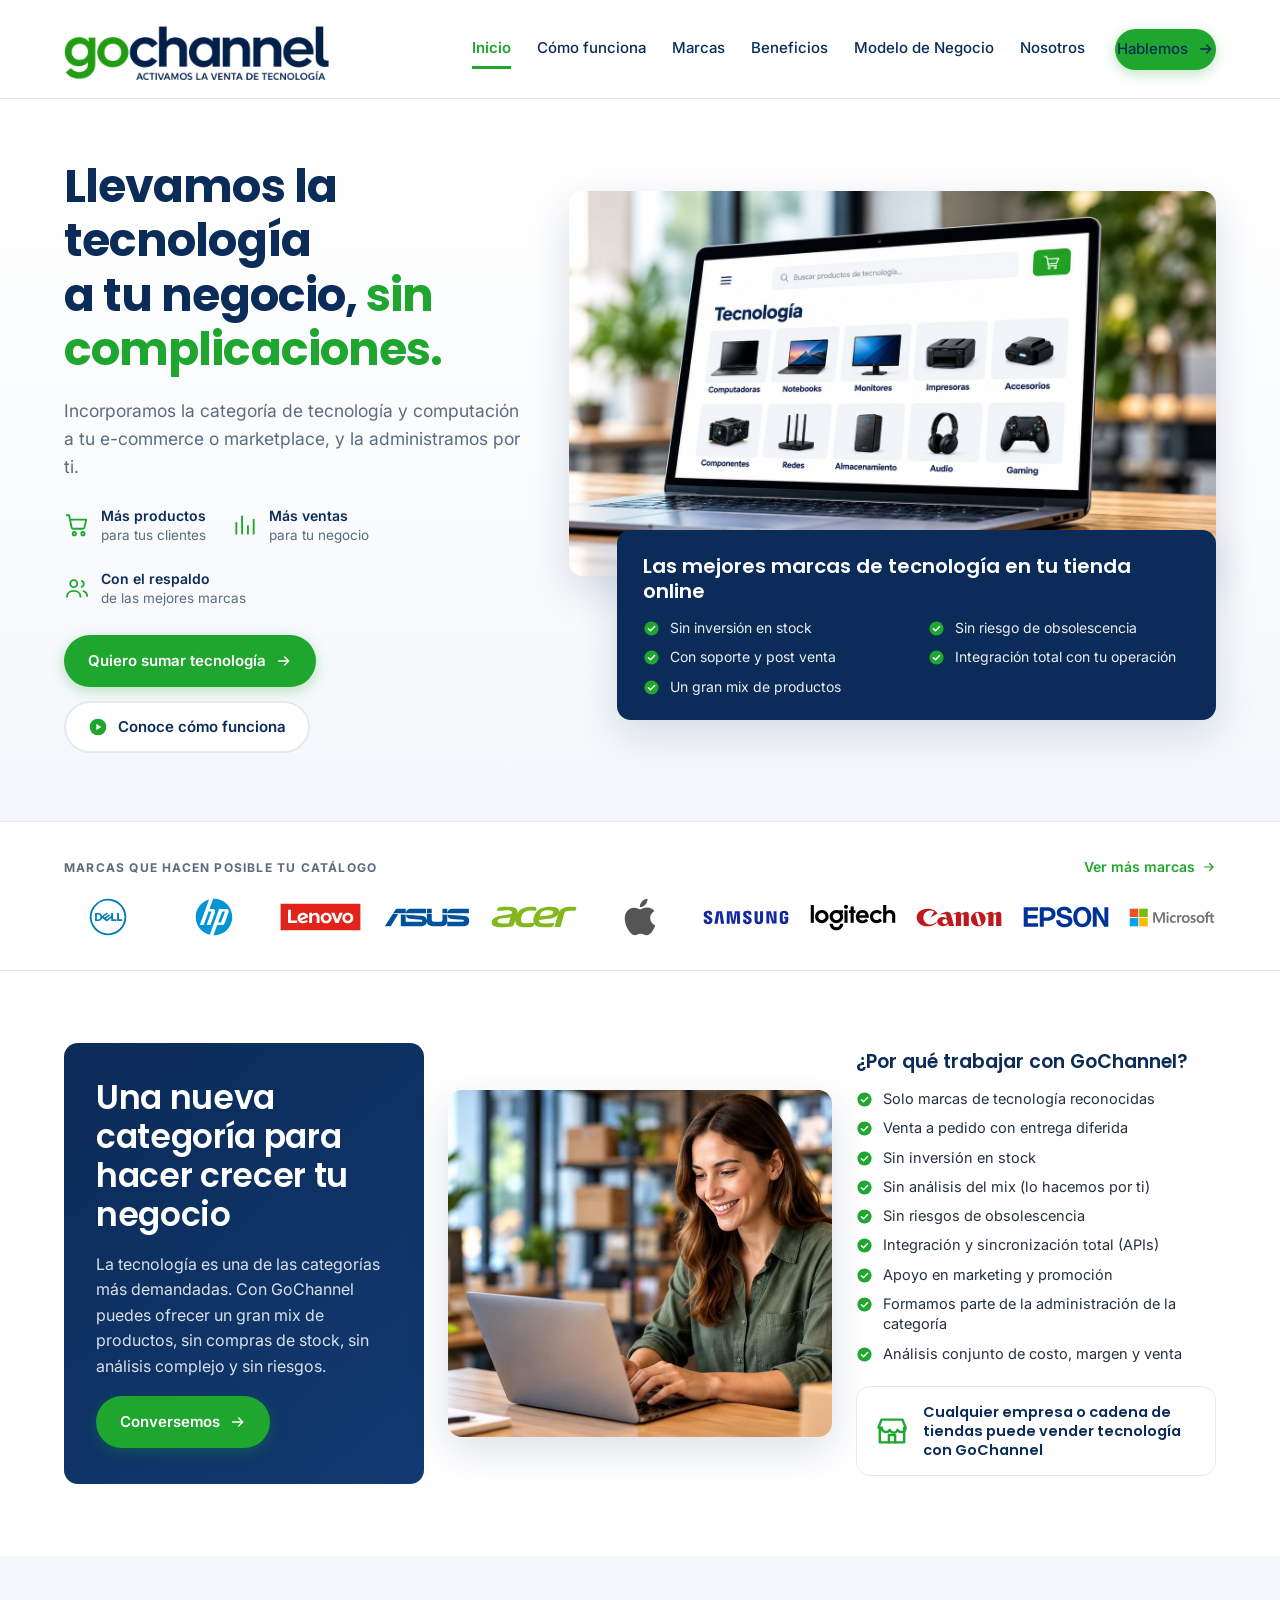
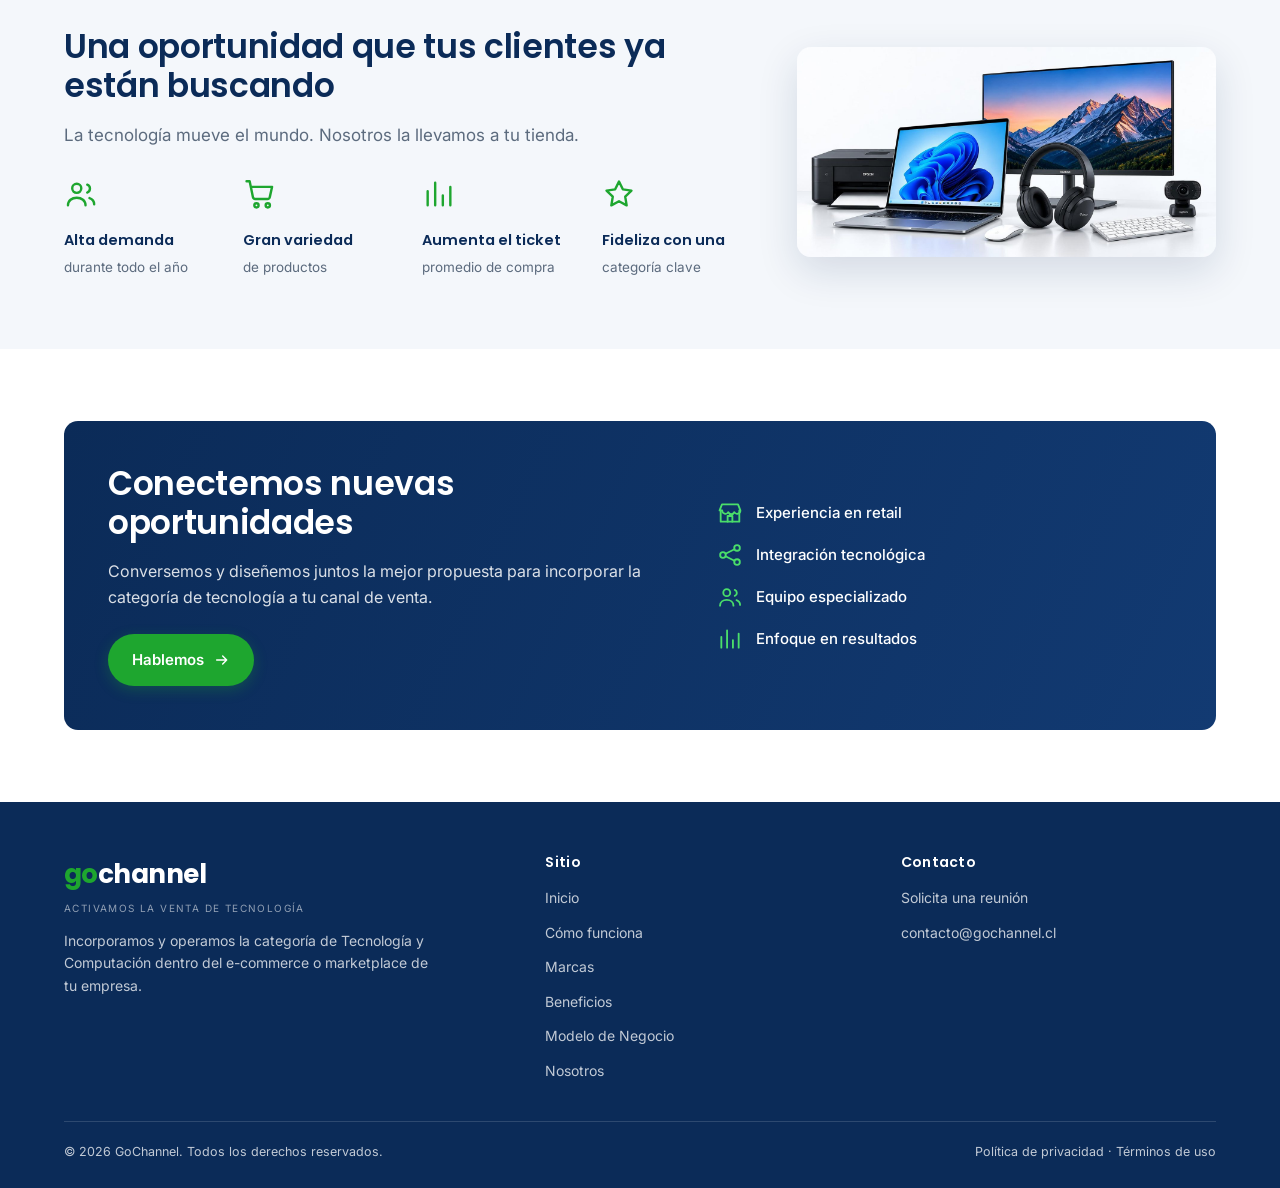
==== commit 901bcc64: "Formulario Hablemos conectado a Formspree y correo de contacto en el pie Co-Authored-By: Claude Opus" ====
--- a/index.html
+++ b/index.html
@@ -254,7 +254,7 @@
         <h4>Contacto</h4>
         <ul>
           <li><a href="#contacto">Solicita una reunión</a></li>
-          <!-- PENDIENTE: correo, teléfono y dirección definitivos de GoChannel. -->
+          <li><a href="mailto:contacto@gochannel.cl">contacto@gochannel.cl</a></li>
         </ul>
       </div>
     </div>
@@ -272,7 +272,9 @@
     <button class="modal-cerrar" data-cerrar aria-label="Cerrar">&times;</button>
     <h2 id="modal-titulo">Hablemos</h2>
     <p class="sub" style="font-size:15px">Cuéntanos de tu negocio y te contactamos para revisar cómo incorporar la categoría de tecnología.</p>
-    <form>
+    <form action="https://formspree.io/f/xeaowwnp" method="POST">
+      <input type="hidden" name="_subject" value="Nuevo contacto desde gochannel.cl">
+      <input type="text" name="_gotcha" tabindex="-1" autocomplete="off" style="display:none" aria-hidden="true">
       <div class="campo"><label for="c-nombre">Nombre</label><input id="c-nombre" name="nombre" required></div>
       <div class="campo"><label for="c-empresa">Empresa</label><input id="c-empresa" name="empresa" required></div>
       <div class="campo"><label for="c-correo">Correo</label><input id="c-correo" name="correo" type="email" required></div>
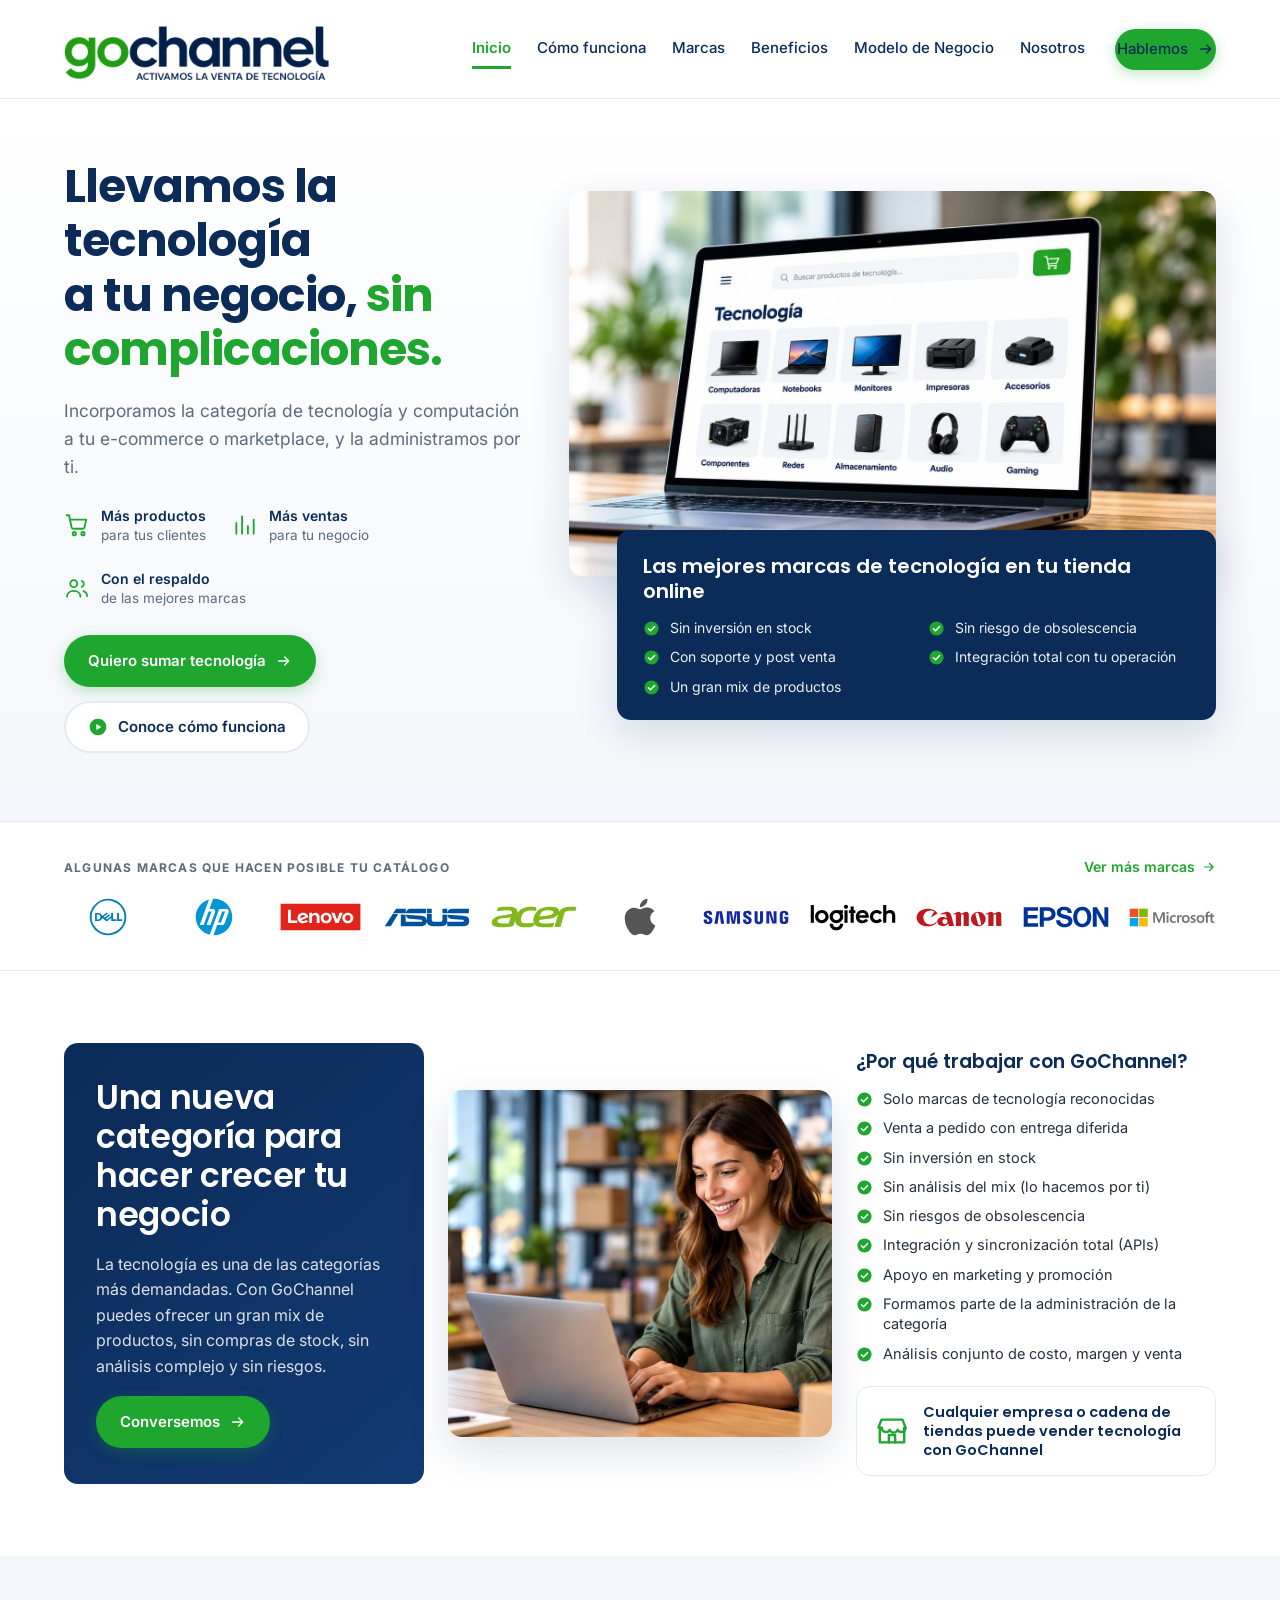
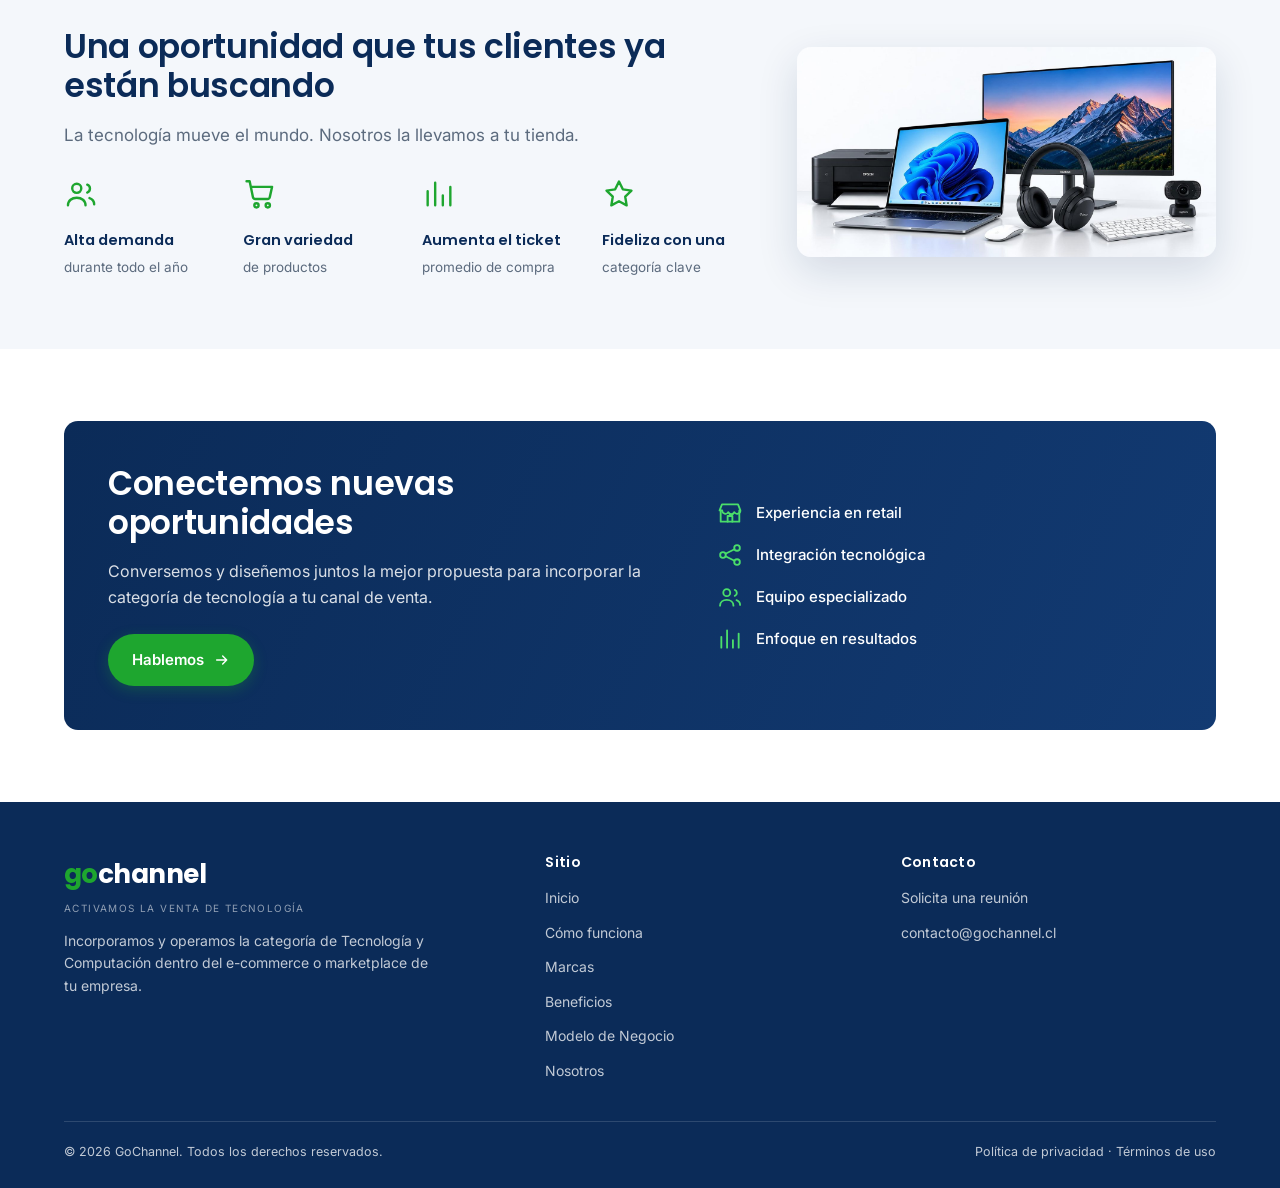
==== commit 979ddf6e: "Inicio: 'Algunas marcas que hacen posible tu catálogo' Co-Authored-By: Claude Opus 5.5 <noreply@anth" ====
--- a/index.html
+++ b/index.html
@@ -12,6 +12,87 @@
 <meta property="og:url" content="https://gochannel.cl/">
 <meta property="og:title" content="GoChannel — Llevamos la tecnología a tu negocio">
 <meta property="og:description" content="GoChannel incorpora y opera la categoría de Tecnología y Computación dentro de tu e-commerce o marketplace. Sin inversión en stock y sin riesgo de obsolescencia.">
+<!--SEO-->
+<meta property="og:image" content="https://gochannel.cl/img/og-gochannel.jpg">
+<meta property="og:image:width" content="1200">
+<meta property="og:image:height" content="630">
+<meta property="og:image:alt" content="GoChannel: llevamos la tecnología a tu negocio, sin complicaciones">
+<meta name="twitter:card" content="summary_large_image">
+<meta name="twitter:title" content="GoChannel — Llevamos la tecnología a tu negocio">
+<meta name="twitter:description" content="GoChannel incorpora y opera la categoría de Tecnología y Computación dentro de tu e-commerce o marketplace. Sin inversión en stock y sin riesgo de obsolescencia.">
+<meta name="twitter:image" content="https://gochannel.cl/img/og-gochannel.jpg">
+<script type="application/ld+json">
+{
+ "@context": "https://schema.org",
+ "@graph": [
+  {
+   "@type": "Organization",
+   "@id": "https://gochannel.cl/#organizacion",
+   "name": "GoChannel",
+   "url": "https://gochannel.cl/",
+   "logo": "https://gochannel.cl/img/logo.png",
+   "image": "https://gochannel.cl/img/og-gochannel.jpg",
+   "slogan": "Activamos la venta de tecnología",
+   "description": "Incorporamos y operamos la categoría de Tecnología y Computación dentro del e-commerce o marketplace de tu empresa.",
+   "email": "contacto@gochannel.cl",
+   "areaServed": {
+    "@type": "Country",
+    "name": "Chile"
+   },
+   "contactPoint": {
+    "@type": "ContactPoint",
+    "contactType": "sales",
+    "email": "contacto@gochannel.cl",
+    "availableLanguage": "es"
+   }
+  },
+  {
+   "@type": "WebSite",
+   "@id": "https://gochannel.cl/#sitio",
+   "name": "GoChannel",
+   "url": "https://gochannel.cl/",
+   "inLanguage": "es-CL",
+   "publisher": {
+    "@id": "https://gochannel.cl/#organizacion"
+   }
+  },
+  {
+   "@type": "Service",
+   "@id": "https://gochannel.cl/#servicio",
+   "name": "Category as a Service de Tecnología y Computación",
+   "serviceType": "Operación de la categoría de Tecnología y Computación para e-commerce y marketplaces",
+   "provider": {
+    "@id": "https://gochannel.cl/#organizacion"
+   },
+   "areaServed": {
+    "@type": "Country",
+    "name": "Chile"
+   },
+   "description": "GoChannel permite a retailers, cadenas de tiendas y redes comerciales incorporar la categoría de Tecnología y Computación a su e-commerce o marketplace sin invertir en stock: selecciona marcas y mayoristas, define el mix de productos, integra vía API y opera la venta, la postventa y el marketing de la categoría.",
+   "audience": {
+    "@type": "BusinessAudience",
+    "audienceType": "Retail y cadenas de tiendas, marketplaces y e-commerce, tiendas especializadas"
+   }
+  },
+  {
+   "@type": "WebPage",
+   "@id": "https://gochannel.cl/#pagina",
+   "url": "https://gochannel.cl/",
+   "name": "GoChannel — Llevamos la tecnología a tu negocio",
+   "description": "GoChannel incorpora y opera la categoría de Tecnología y Computación dentro de tu e-commerce o marketplace. Sin inversión en stock y sin riesgo de obsolescencia.",
+   "inLanguage": "es-CL",
+   "isPartOf": {
+    "@id": "https://gochannel.cl/#sitio"
+   },
+   "about": {
+    "@id": "https://gochannel.cl/#organizacion"
+   },
+   "primaryImageOfPage": "https://gochannel.cl/img/og-gochannel.jpg"
+  }
+ ]
+}
+</script>
+<!--/SEO-->
 <link rel="preconnect" href="https://fonts.googleapis.com">
 <link rel="preconnect" href="https://fonts.gstatic.com" crossorigin>
 <link href="https://fonts.googleapis.com/css2?family=Inter:wght@400;500;600;700&family=Poppins:wght@600;700&display=swap" rel="stylesheet">
@@ -126,7 +207,7 @@
   <section class="franja-marcas">
     <div class="contenedor">
       <div class="franja-cab">
-        <p>Marcas que hacen posible tu catálogo</p>
+        <p>Algunas marcas que hacen posible tu catálogo</p>
         <a class="enlace-mas" href="marcas.html">Ver más marcas <svg><use href="#i-flecha"></use></svg></a>
       </div>
       <div class="marcas-fila">
